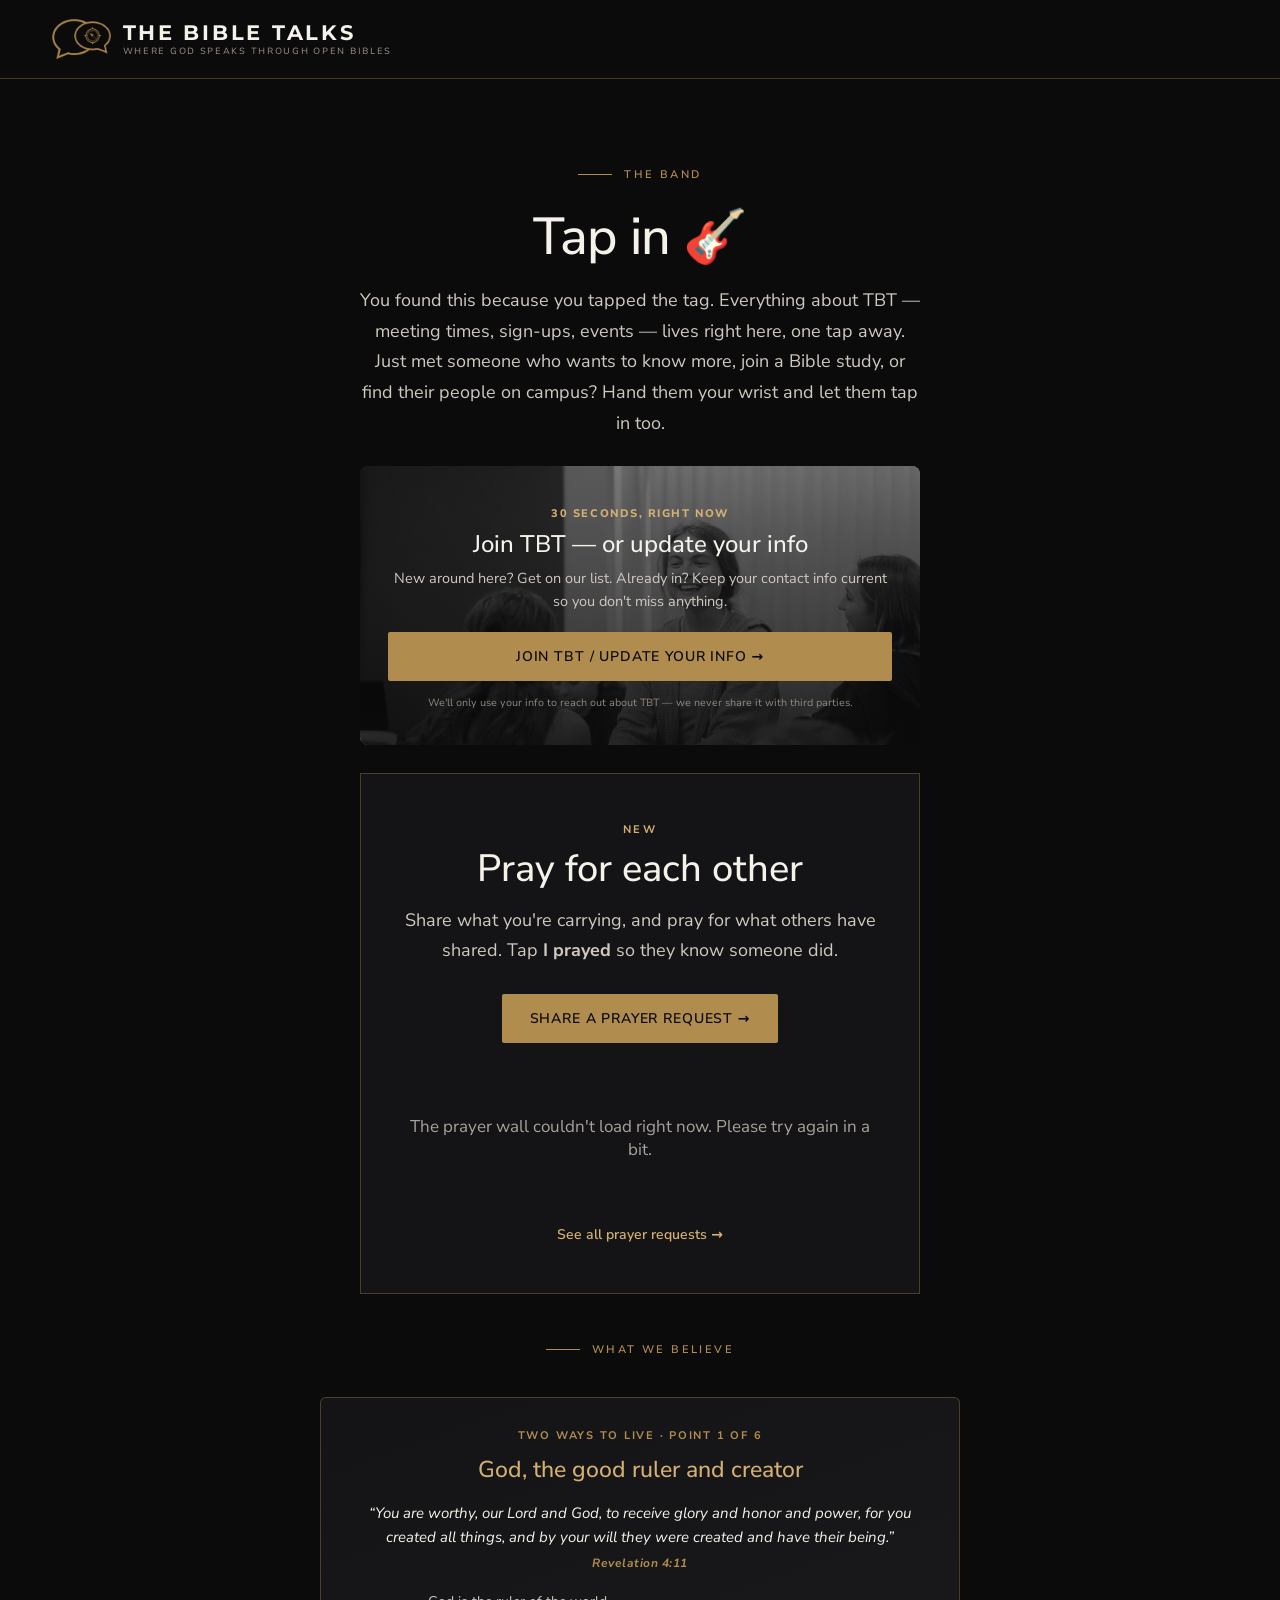
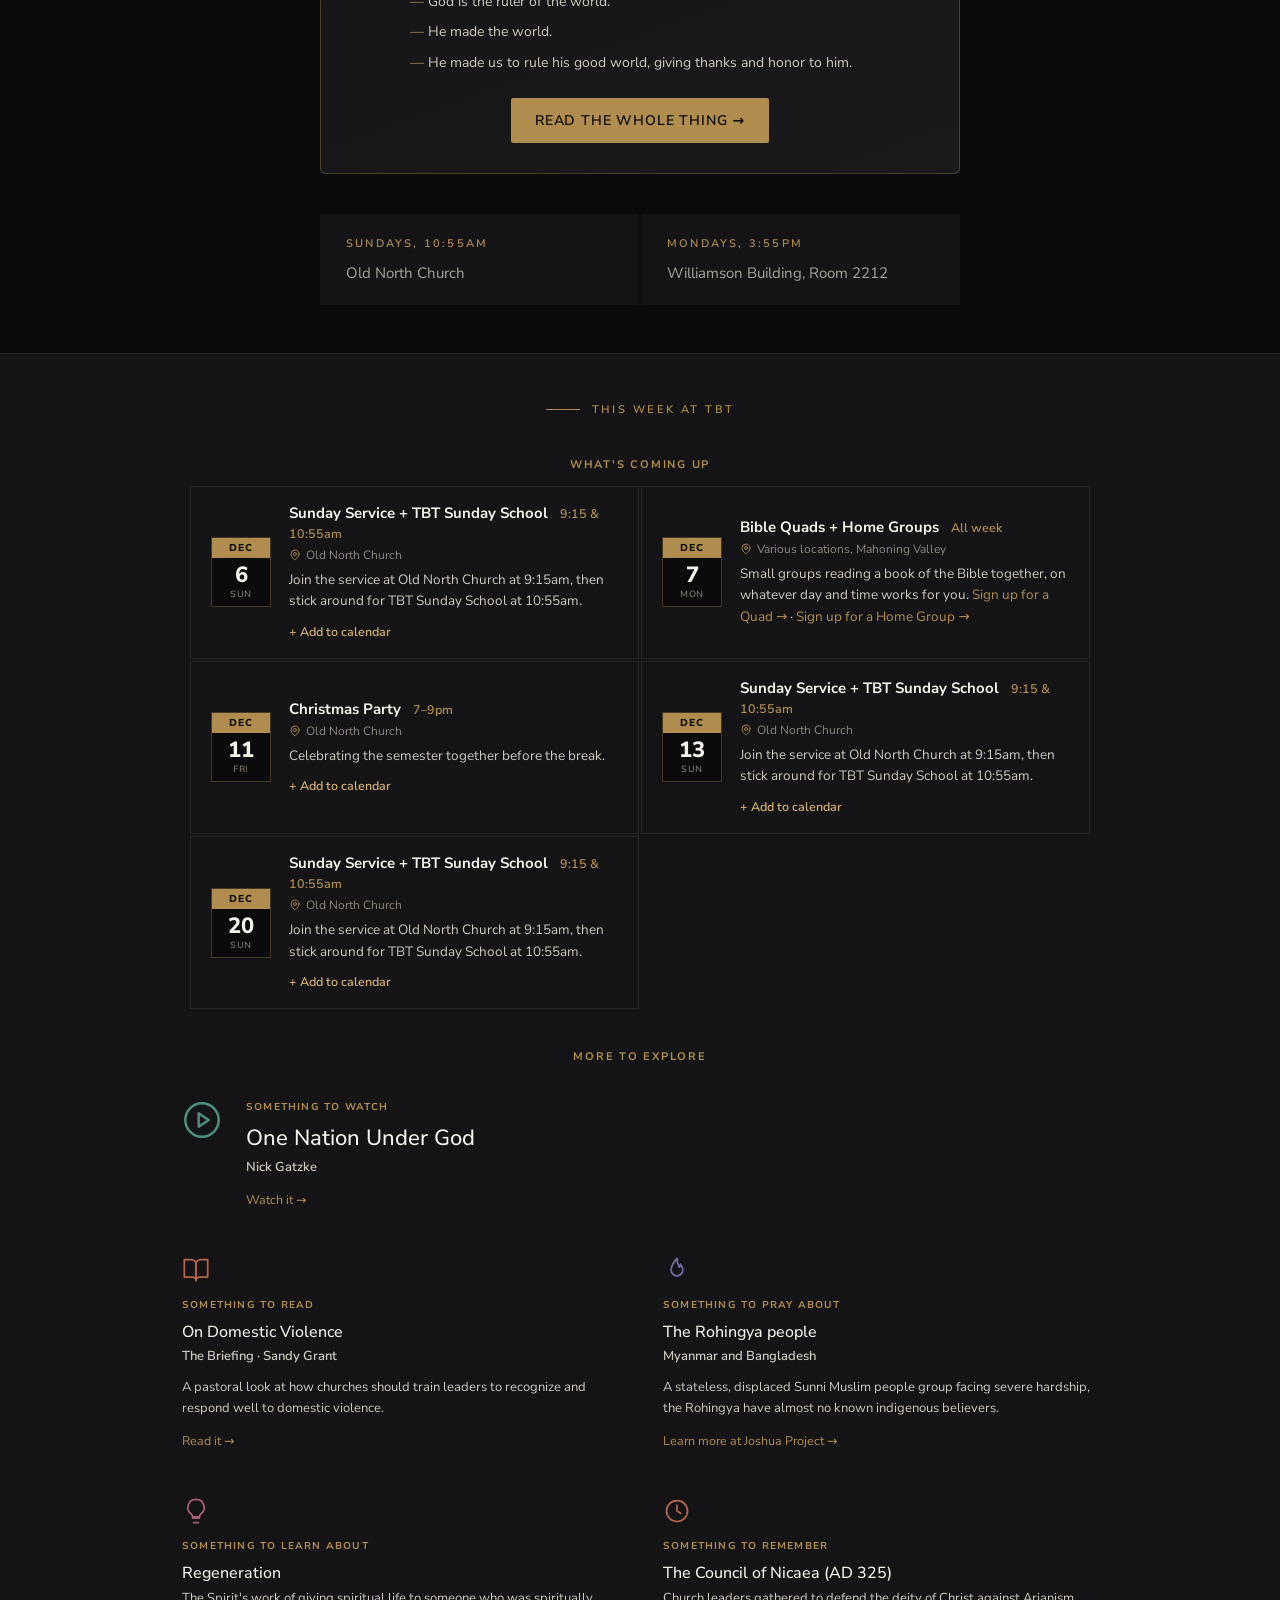
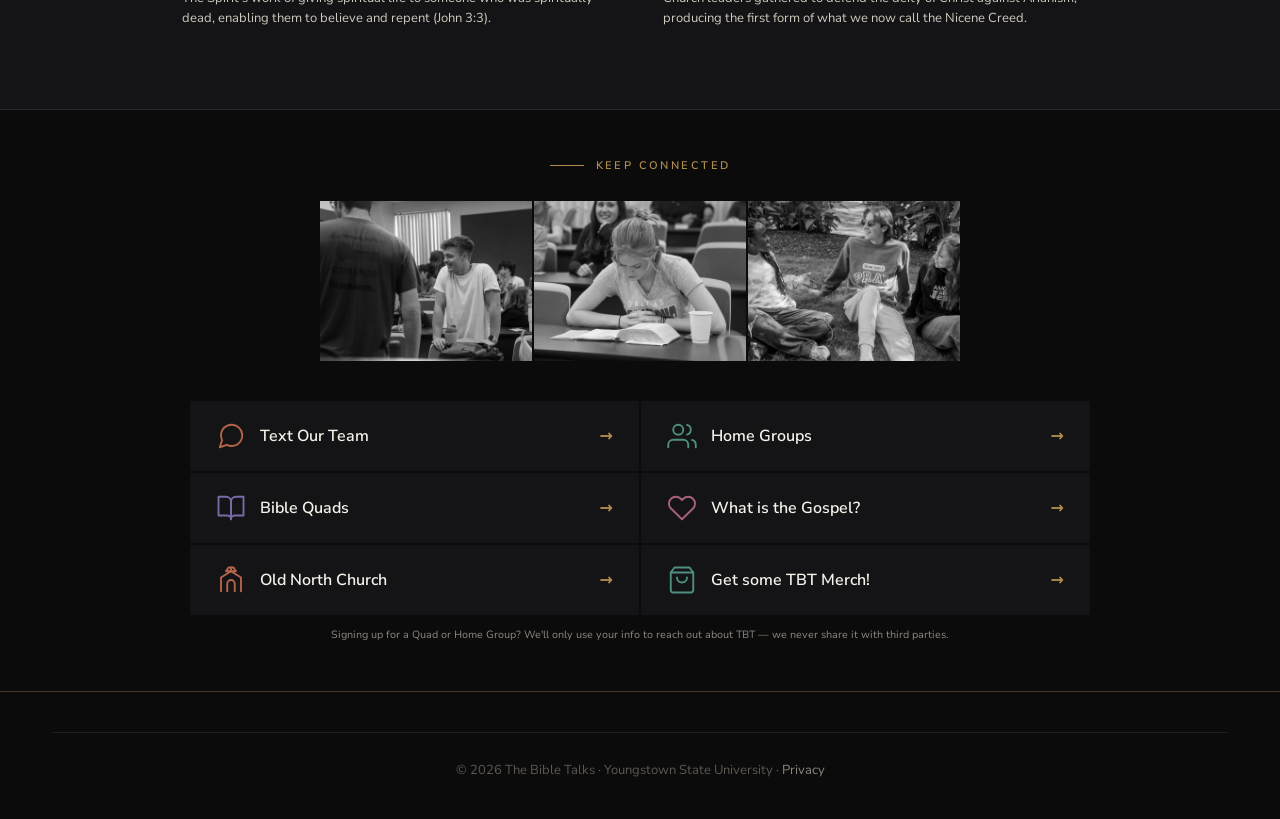
==== band/index.html @ 03cf307f "Prayer wall: ask for first and last name; summary email drops topic labels - Form: First name and La" ====
<!doctype html>
<html lang="en">
<head>
<meta charset="UTF-8" />
<meta name="viewport" content="width=device-width, initial-scale=1.0" />
<title>The Band — The Bible Talks</title>
<meta name="robots" content="noindex, nofollow" />
<link rel="preconnect" href="https://fonts.gstatic.com" crossorigin />
<link href="https://fonts.googleapis.com/css2?family=Montserrat:wght@700;800&family=Nunito+Sans:opsz,wght@6..12,300;6..12,400;6..12,500;6..12,600;6..12,700&display=swap" rel="stylesheet" />
<link rel="icon" type="image/png" href="../images/favicon.png?v=6" />
<link rel="apple-touch-icon" href="../images/apple-touch-icon.png?v=6" />
<link rel="stylesheet" href="../css/styles.css?v=25" />
<style>
  .link-stack { display: grid; grid-template-columns: repeat(2, minmax(0,1fr)); gap: 2px; max-width: 900px; margin: 0 auto; }
  @media (max-width: 560px) { .link-stack { grid-template-columns: 1fr; } }
  .link-row {
    background: var(--surface); padding: 20px 26px; display: flex; align-items: center;
    justify-content: space-between; gap: 16px; color: var(--cream); font-weight: 600; font-size: 16px;
  }
  .link-row:hover { background: var(--surface-hover); color: var(--gold-bright); }
  .link-row .arrow { color: var(--gold); flex-shrink: 0; }
  .link-row-inner { display: flex; align-items: center; gap: 14px; }
  .link-icon { flex-shrink: 0; display: flex; }
  .link-icon svg { width: 30px; height: 30px; display: block; }
  .link-icon.c-1 { color: #B5654A; }
  .link-icon.c-2 { color: #4F8F82; }
  .link-icon.c-3 { color: #7A6BA8; }
  .link-icon.c-4 { color: #A8607D; }
  .band-photo-strip { display: grid; grid-template-columns: repeat(3, minmax(0,1fr)); gap: 2px; max-width: 640px; margin: 40px auto; }
  .band-photo-strip img { width: 100%; height: 160px; object-fit: cover; display: block; filter: grayscale(100%) contrast(1.05); }
  @media (max-width: 560px) { .band-photo-strip { grid-template-columns: 1fr 1fr; } .band-photo-strip img:last-child { display: none; } }
  .meet-strip { max-width: 640px; margin: 32px auto 0; display: grid; grid-template-columns: 1fr 1fr; gap: 2px; }
  @media (max-width: 560px) { .meet-strip { grid-template-columns: 1fr; } }
  .meet-cell { background: var(--surface); padding: 22px 26px; }
  .featured-banner {
    max-width: 640px; margin: 40px auto; padding: 30px 28px; text-align: center;
    background: linear-gradient(160deg, var(--surface), var(--surface-hover));
    border: 1px solid var(--hairline-gold); border-radius: 6px;
  }
  .featured-banner .featured-label {
    font-size: 11px; letter-spacing: 0.16em; text-transform: uppercase;
    color: var(--gold); font-weight: 700; margin-bottom: 12px;
  }
  .featured-banner h2 { font-size: 23px; color: var(--gold-bright); margin: 0 0 16px; line-height: 1.3; }
  .twl-verse { margin: 0 0 6px; font-style: italic; color: var(--cream); font-size: 15px; line-height: 1.6; }
  .twl-ref { display: block; color: var(--gold); font-size: 12px; font-weight: 700; letter-spacing: 0.04em; margin-bottom: 20px; }
  .twl-summary { list-style: none; margin: 0 0 24px; padding: 0; display: grid; gap: 9px; text-align: left; max-width: 460px; margin-left: auto; margin-right: auto; }
  .twl-summary li { color: var(--body-text); font-size: 14px; line-height: 1.55; padding-left: 18px; position: relative; }
  .twl-summary li::before { content: "—"; position: absolute; left: 0; color: var(--gold); }
  .join-cta {
    max-width: 560px; margin: 0 auto; text-align: center;
    border-radius: 8px; position: relative; overflow: hidden;
  }
  .join-cta-bg { position: absolute; inset: 0; width: 100%; height: 100%; object-fit: cover; filter: grayscale(100%) contrast(1.05); }
  .join-cta-overlay { position: absolute; inset: 0; background: linear-gradient(180deg, rgba(11,11,12,0.55), rgba(11,11,12,0.85)); }
  .join-cta-content { position: relative; z-index: 2; padding: 40px 28px 34px; }
  .join-cta-label {
    font-size: 11px; letter-spacing: 0.14em; text-transform: uppercase;
    color: var(--gold-bright); font-weight: 800; margin-bottom: 8px;
  }
  .join-cta h2 { font-size: 24px; color: var(--cream); margin: 0 0 8px; line-height: 1.25; }
  .join-cta p { color: var(--body-text); font-size: 14.5px; line-height: 1.55; margin: 0 0 20px; }
  .join-cta .form-note { color: var(--dim); max-width: 100%; font-size: 10.5px; line-height: 1.5; }
  .mini-grid { display: grid; grid-template-columns: repeat(auto-fit, minmax(180px, 1fr)); gap: 2px; max-width: 640px; margin: 14px auto 0; }
  .mini-card { background: var(--surface); padding: 22px 22px; text-align: left; }
  .mini-icon { display: block; margin-bottom: 14px; }
  .mini-icon svg { width: 28px; height: 28px; display: block; }
  .mini-icon.c-1 { color: #B5654A; }
  .mini-icon.c-2 { color: #4F8F82; }
  .mini-icon.c-3 { color: #7A6BA8; }
  .mini-icon.c-4 { color: #A8607D; }
  .mini-label { font-size: 10px; letter-spacing: 0.12em; text-transform: uppercase; color: var(--gold); font-weight: 700; margin-bottom: 10px; }
  .explore-subgrid { grid-template-columns: repeat(2, minmax(0,1fr)); max-width: none; margin: 0; }
  @media (max-width: 560px) { .explore-subgrid { grid-template-columns: 1fr; } .featured-explore-card { grid-template-columns: 1fr !important; } }
  .mini-card h3 { font-size: 16px; color: var(--cream); margin: 0 0 4px; line-height: 1.3; }
  .mini-region { font-size: 11.5px; color: var(--gold); margin: 0 0 10px; font-weight: 600; }
  .mini-card p { font-size: 13px; line-height: 1.6; color: var(--body-text); margin: 0 0 10px; }
  .mini-card a { font-size: 12.5px; color: var(--gold); }
  .band-zone-surface { background: var(--surface); border-top: 1px solid var(--hairline); border-bottom: 1px solid var(--hairline); }
  .zone-header { margin-bottom: 28px; }
  .zone-header .eyebrow-row { margin-bottom: 0; }
  .subzone-label { max-width:640px;margin:40px auto 0;text-align:center;font-size:11px;letter-spacing:0.16em;text-transform:uppercase;color:var(--gold);font-weight:700; }
  .subzone-label:first-of-type { margin-top: 0; }
</style>
</head>
<body>
<a class="skip-link" href="#main">Skip to content</a>

<header class="site-header">
  <div class="nav-inner">
    <a href="/" class="wordmark-link" style="flex-direction:row;align-items:center;gap:12px;">
      <img width="300" height="205" src="../images/icon.webp" alt="" style="height:40px;width:auto;flex-shrink:0;" />
      <span style="display:flex;flex-direction:column;gap:2px;">
        <span class="wordmark">THE BIBLE TALKS</span>
        <span class="tagline">Where God speaks through open Bibles</span>
      </span>
    </a>
  </div>
</header>

<main id="main">

  <section class="section section-tight-top text-center" style="padding-bottom:0;">
    <div class="eyebrow-row" style="justify-content:center;">
      <span class="eyebrow-rule"></span>
      <span class="eyebrow-text">The Band</span>
    </div>
    <h1 class="page-h1">Tap in 🎸</h1>
    <p style="font-size:18px;line-height:1.7;color:var(--body-text);margin:20px auto 0;max-width:560px;">You found this because you tapped the tag. Everything about TBT — meeting times, sign-ups, events — lives right here, one tap away. Just met someone who wants to know more, join a Bible study, or find their people on campus? Hand them your wrist and let them tap in too.</p>
  </section>

  <section class="section" style="padding-top:28px;padding-bottom:0;">
    <div class="join-cta">
      <img width="1400" height="933" class="join-cta-bg" src="../images/band-join-bg.webp" alt="" style="object-position: 55% 25%;" />
      <div class="join-cta-overlay"></div>
      <div class="join-cta-content">
        <div class="join-cta-label">30 seconds, right now</div>
        <h2>Join TBT — or update your info</h2>
        <p>New around here? Get on our list. Already in? Keep your contact info current so you don't miss anything.</p>
        <a class="btn btn-gold btn-lg" href="https://old-north-church-17379.churchcenter.com/people/forms/1125552" target="_blank" rel="noopener" style="width:100%;">Join TBT / Update Your Info →</a>
        <p class="form-note" style="margin:14px auto 0;">We'll only use your info to reach out about TBT — we never share it with third parties.</p>
      </div>
    </div>
  </section>

  <section class="section" id="prayer-section" style="padding-top:28px;padding-bottom:0;">
    <div class="prayer-feature">
      <div class="join-cta-label">New</div>
      <h2>Pray for each other</h2>
      <p class="prayer-feature-lead">Share what you're carrying, and pray for what others have shared. Tap <strong>I prayed</strong> so they know someone did.</p>
      <a class="btn btn-gold btn-lg" href="/prayer">Share a prayer request →</a>
      <div id="prayer-wall" data-limit="3" aria-live="polite" style="margin-top:32px;text-align:left;"><p class="prayer-empty">Loading prayer requests…</p></div>
      <p style="margin:22px 0 0;"><a class="watch-link" href="/prayer" style="margin-top:0;">See all prayer requests →</a></p>
    </div>
  </section>

  <section class="section" style="padding-top:48px;padding-bottom:48px;">
    <div class="zone-header text-center">
      <div class="eyebrow-row" style="justify-content:center;"><span class="eyebrow-rule"></span><span class="eyebrow-text">What We Believe</span></div>
    </div>
    <div class="featured-banner">
      <div class="featured-label" id="twl-eyebrow">Two Ways to Live</div>
      <h2 id="twl-heading">Loading…</h2>
      <p class="twl-verse" id="twl-verse"></p>
      <cite class="twl-ref" id="twl-ref"></cite>
      <ul class="twl-summary" id="twl-summary"></ul>
      <a class="btn btn-gold btn-md" href="https://twowaystolive.com/" target="_blank" rel="noopener">Read the whole thing →</a>
    </div>

    <div class="meet-strip">
      <div class="meet-cell">
        <div class="fact-label">Sundays, 10:55am</div>
        <div class="fact-detail" style="margin-top:6px;">Old North Church</div>
      </div>
      <div class="meet-cell">
        <div class="fact-label">Mondays, 3:55pm</div>
        <div class="fact-detail" style="margin-top:6px;">Williamson Building, Room 2212</div>
      </div>
    </div>
  </section>

  <section class="band-zone-surface">
    <div class="section" style="padding-top:48px;padding-bottom:48px;">
      <div class="zone-header text-center" style="margin-bottom:0;">
        <div class="eyebrow-row" style="justify-content:center;"><span class="eyebrow-rule"></span><span class="eyebrow-text">This Week at TBT</span></div>
      </div>

      <div class="subzone-label">What's Coming Up</div>
      <div class="grid grid-2" id="week-rundown" style="gap:2px;max-width:900px;margin:14px auto 0;"></div>

      <div class="subzone-label">More to Explore</div>
      <div class="featured-wrap" style="max-width:960px;margin:14px auto 0;display:grid;gap:2px;">
        <div class="mini-card featured-explore-card" style="display:grid;grid-template-columns:auto 1fr;gap:24px;align-items:start;">
          <span class="mini-icon c-2" style="margin-bottom:0;"><svg viewBox="0 0 24 24" fill="none" stroke="currentColor" stroke-width="1.5" stroke-linecap="round" stroke-linejoin="round" style="width:40px;height:40px;"><circle cx="12" cy="12" r="10"/><polygon points="10 8 16 12 10 16 10 8"/></svg></span>
          <div>
            <div class="mini-label">Something to Watch</div>
            <h3 id="sermon-title" style="font-size:22px;"></h3>
            <p class="mini-region" id="sermon-speaker"></p>
            <a id="sermon-link" href="#" target="_blank" rel="noopener">Watch it →</a>
          </div>
        </div>
        <div class="mini-grid explore-subgrid">
          <div class="mini-card">
            <span class="mini-icon c-1"><svg viewBox="0 0 24 24" fill="none" stroke="currentColor" stroke-width="1.5" stroke-linecap="round" stroke-linejoin="round"><path d="M2 3h6a4 4 0 0 1 4 4v14a3 3 0 0 0-3-3H2z"/><path d="M22 3h-6a4 4 0 0 0-4 4v14a3 3 0 0 1 3-3h7z"/></svg></span>
            <div class="mini-label">Something to Read</div>
            <h3 id="read-title"></h3>
            <p class="mini-region" id="read-source"></p>
            <p id="read-blurb"></p>
            <a id="read-link" href="#" target="_blank" rel="noopener">Read it →</a>
          </div>
          <div class="mini-card">
            <span class="mini-icon c-3"><svg viewBox="0 0 24 24" fill="none" stroke="currentColor" stroke-width="1.5" stroke-linecap="round" stroke-linejoin="round"><path d="M12 2s-5 5.5-5 10a5 5 0 0 0 10 0c0-2-1-3.5-2-5 0 1.5-1 2.5-1 2.5S12 6 12 2z"/></svg></span>
            <div class="mini-label">Something to Pray About</div>
            <h3 id="upg-title"></h3>
            <p class="mini-region" id="upg-region"></p>
            <p id="upg-body"></p>
            <a href="https://joshuaproject.net/" target="_blank" rel="noopener">Learn more at Joshua Project →</a>
          </div>
          <div class="mini-card">
            <span class="mini-icon c-4"><svg viewBox="0 0 24 24" fill="none" stroke="currentColor" stroke-width="1.5" stroke-linecap="round" stroke-linejoin="round"><path d="M9 18h6"/><path d="M10 22h4"/><path d="M12 2a7 7 0 0 0-4 12.7c.6.5 1 1.3 1 2.3h6c0-1 .4-1.8 1-2.3A7 7 0 0 0 12 2Z"/></svg></span>
            <div class="mini-label">Something to Learn About</div>
            <h3 id="word-title"></h3>
            <p id="word-body"></p>
          </div>
          <div class="mini-card">
            <span class="mini-icon c-1"><svg viewBox="0 0 24 24" fill="none" stroke="currentColor" stroke-width="1.5" stroke-linecap="round" stroke-linejoin="round"><circle cx="12" cy="12" r="9"/><polyline points="12 7 12 12 15 14"/></svg></span>
            <div class="mini-label">Something to Remember</div>
            <h3 id="ch-title"></h3>
            <p id="ch-body"></p>
          </div>
        </div>
      </div>
    </div>
  </section>

  <section class="section" style="padding-top:48px;padding-bottom:48px;">
    <div class="zone-header text-center">
      <div class="eyebrow-row" style="justify-content:center;"><span class="eyebrow-rule"></span><span class="eyebrow-text">Keep Connected</span></div>
    </div>
    <div class="band-photo-strip" style="margin-top:0;">
      <img loading="lazy" decoding="async" width="900" height="900" src="../images/ig-3.webp" alt="Students on campus at Bible Talk" />
      <img loading="lazy" decoding="async" width="900" height="900" src="../images/ig-4.webp" alt="A student reading her Bible during Bible Talk" />
      <img loading="lazy" decoding="async" width="900" height="900" src="../images/ig-2.webp" alt="TBT students talking together on the grass" />
    </div>

    <div class="link-stack">
      <a class="link-row" href="sms:+12342977413?&body=" target="_blank" rel="noopener">
        <span class="link-row-inner"><span class="link-icon c-1"><svg viewBox="0 0 24 24" fill="none" stroke="currentColor" stroke-width="1.5" stroke-linecap="round" stroke-linejoin="round"><path d="M21 11.5a8.38 8.38 0 0 1-.9 3.8 8.5 8.5 0 0 1-7.6 4.7 8.38 8.38 0 0 1-3.8-.9L3 21l1.9-5.7a8.38 8.38 0 0 1-.9-3.8 8.5 8.5 0 0 1 4.7-7.6 8.38 8.38 0 0 1 3.8-.9h.5a8.48 8.48 0 0 1 8 8v.5z"/></svg></span>Text Our Team</span>
        <span class="arrow">→</span>
      </a>
      <a class="link-row" href="https://old-north.cls.co/qMTj" target="_blank" rel="noopener">
        <span class="link-row-inner"><span class="link-icon c-2"><svg viewBox="0 0 24 24" fill="none" stroke="currentColor" stroke-width="1.5" stroke-linecap="round" stroke-linejoin="round"><path d="M17 21v-2a4 4 0 0 0-4-4H5a4 4 0 0 0-4 4v2"/><circle cx="9" cy="7" r="4"/><path d="M23 21v-2a4 4 0 0 0-3-3.87"/><path d="M16 3.13a4 4 0 0 1 0 7.75"/></svg></span>Home Groups</span>
        <span class="arrow">→</span>
      </a>
      <a class="link-row" href="https://old-north.cls.co/GKgy" target="_blank" rel="noopener">
        <span class="link-row-inner"><span class="link-icon c-3"><svg viewBox="0 0 24 24" fill="none" stroke="currentColor" stroke-width="1.5" stroke-linecap="round" stroke-linejoin="round"><path d="M2 3h6a4 4 0 0 1 4 4v14a3 3 0 0 0-3-3H2z"/><path d="M22 3h-6a4 4 0 0 0-4 4v14a3 3 0 0 1 3-3h7z"/></svg></span>Bible Quads</span>
        <span class="arrow">→</span>
      </a>
      <a class="link-row" href="https://twowaystolive.com/" target="_blank" rel="noopener">
        <span class="link-row-inner"><span class="link-icon c-4"><svg viewBox="0 0 24 24" fill="none" stroke="currentColor" stroke-width="1.5" stroke-linecap="round" stroke-linejoin="round"><path d="M20.8 4.6a5.5 5.5 0 0 0-7.8 0L12 5.6l-1-1a5.5 5.5 0 0 0-7.8 7.8l1 1L12 21l7.8-7.6 1-1a5.5 5.5 0 0 0 0-7.8z"/></svg></span>What is the Gospel?</span>
        <span class="arrow">→</span>
      </a>
      <a class="link-row" href="https://oldnorthchurch.org/" target="_blank" rel="noopener">
        <span class="link-row-inner"><span class="link-icon c-1"><svg viewBox="0 0 24 24" fill="none" stroke="currentColor" stroke-width="1.5" stroke-linecap="round" stroke-linejoin="round"><path d="M10 2h4l2 3h-8l2-3z"/><line x1="12" y1="2" x2="12" y2="5"/><path d="M4 21V10l8-5 8 5v11"/><path d="M9 21v-6a3 3 0 0 1 6 0v6"/></svg></span>Old North Church</span>
        <span class="arrow">→</span>
      </a>
      <a class="link-row" href="https://oldnorthchurch.myshopify.com/collections/the-bible-talks" target="_blank" rel="noopener">
        <span class="link-row-inner"><span class="link-icon c-2"><svg viewBox="0 0 24 24" fill="none" stroke="currentColor" stroke-width="1.5" stroke-linecap="round" stroke-linejoin="round"><path d="M6 2 3 6v14a2 2 0 0 0 2 2h14a2 2 0 0 0 2-2V6l-3-4Z"/><path d="M3 6h18"/><path d="M16 10a4 4 0 0 1-8 0"/></svg></span>Get some TBT Merch!</span>
        <span class="arrow">→</span>
      </a>
    </div>
    <p class="form-note" style="max-width:640px;margin:12px auto 0;text-align:center;">Signing up for a Quad or Home Group? We'll only use your info to reach out about TBT — we never share it with third parties.</p>
  </section>

</main>

<footer class="site-footer">
  <div class="footer-bottom-wrap" style="padding-top:40px;">
    <div class="footer-bottom"><div>&copy; <span id="year"></span> The Bible Talks &middot; Youngstown State University &middot; <a href="/privacy">Privacy</a></div></div>
  </div>
</footer>

<script src="../js/main.js"></script>
<script>document.getElementById("year").textContent = new Date().getFullYear();</script>
<script>
  var twlPoints = [
    {
      h: "God, the good ruler and creator",
      verse: "You are worthy, our Lord and God, to receive glory and honor and power, for you created all things, and by your will they were created and have their being.",
      ref: "Revelation 4:11",
      points: [
        "God is the ruler of the world.",
        "He made the world.",
        "He made us to rule his good world, giving thanks and honor to him."
      ]
    },
    {
      h: "Our rebellion against God",
      verse: "We all, like sheep, have gone astray, each of us has turned to our own way…",
      ref: "Isaiah 53:6a",
      points: [
        "We all reject God as our ruler by running our own lives our own way.",
        "By rebelling against God's way, we damage ourselves, each other, and the world."
      ]
    },
    {
      h: "God's justice",
      verse: "Just as people are destined to die once, and after that to face judgment…",
      ref: "Hebrews 9:27",
      points: [
        "God won't let us rebel against him forever.",
        "God's punishment for rebellion is death and judgment."
      ]
    },
    {
      h: "God sent Jesus to die for us",
      verse: "We all, like sheep, have gone astray, each of us has turned to our own way; and the LORD has laid on him the iniquity of us all.",
      ref: "Isaiah 53:6",
      points: [
        "Because of his love, God sent his Son into the world: the man Jesus Christ.",
        "Jesus always lived under God's rule.",
        "But Jesus took our punishment by dying in our place."
      ]
    },
    {
      h: "Jesus, the risen ruler and savior",
      verse: "Praise be to the God and Father of our Lord Jesus Christ! In his great mercy he has given us new birth into a living hope through the resurrection of Jesus Christ from the dead…",
      ref: "1 Peter 1:3",
      points: [
        "God raised Jesus to life again as the ruler and judge of the world.",
        "Jesus has conquered death, now brings forgiveness and new life, and will return in glory."
      ]
    },
    {
      h: "Two ways to live",
      verse: "Whoever believes in the Son has eternal life, but whoever rejects the Son will not see life, for God's wrath remains on them.",
      ref: "John 3:36",
      points: [
        "Our way — reject God as ruler, live our own way, damaged by our rebellion, facing death and judgment.",
        "God's new way — submit to Jesus as our ruler, rely on his death and resurrection, forgiven, and receive a new life that lasts forever."
      ]
    }
  ];
  var twlWeek = Math.floor(Date.now() / (7 * 24 * 60 * 60 * 1000));
  var twlIdx = twlWeek % twlPoints.length;
  var twlPick = twlPoints[twlIdx];
  document.getElementById("twl-eyebrow").textContent = "Two Ways to Live · Point " + (twlIdx + 1) + " of 6";
  document.getElementById("twl-heading").textContent = twlPick.h;
  document.getElementById("twl-verse").textContent = "“" + twlPick.verse + "”";
  document.getElementById("twl-ref").textContent = twlPick.ref;
  var twlList = document.getElementById("twl-summary");
  twlPick.points.forEach(function (pt) {
    var li = document.createElement("li");
    li.textContent = pt;
    twlList.appendChild(li);
  });
</script>
<script src="../js/add-to-calendar.js"></script>
<script src="../js/prayer-config.js"></script>
<script src="../js/prayer.js"></script>
<script src="../js/whats-coming.js?v=7"></script>
<script>
  renderWhatsComingUp("week-rundown", { horizonDays: 16 });
</script>
<script>
  var CHURCH_HISTORY_FACTS = [
    { title: "The Council of Nicaea (AD 325)", body: "Church leaders gathered to defend the deity of Christ against Arianism, producing the first form of what we now call the Nicene Creed." },
    { title: "Athanasius Against the World", body: "Bishop Athanasius was exiled five times for defending that Jesus is fully God — earning the phrase “Athanasius contra mundum,” Athanasius against the world." },
    { title: "The Gutenberg Bible (1455)", body: "Johannes Gutenberg's printing press made the first mass-produced Bible possible, putting Scripture into far more hands than ever before." },
    { title: "Luther's 95 Theses (1517)", body: "Martin Luther posted his 95 Theses on the door of Wittenberg's Castle Church, protesting the sale of indulgences and igniting the Protestant Reformation." },
    { title: "Tyndale's English New Testament (1526)", body: "William Tyndale translated the New Testament into English against the law of his day. He was executed for it in 1536 — tradition holds his last words prayed God would open the King of England's eyes." },
    { title: "The First London Baptist Confession (1644)", body: "English Particular Baptists published a confession of faith to show their doctrine lined up with historic Christian orthodoxy — a direct ancestor of the 1689 London Baptist Confession." },
    { title: "The Great Awakening (1730s–40s)", body: "Preachers like George Whitefield and Jonathan Edwards sparked widespread revival across Britain and colonial America, reshaping evangelical Christianity." },
    { title: "William Carey Sails for India (1793)", body: "Often called the “father of modern missions,” Carey left England for India, translating Scripture into dozens of languages over 40 years of ministry." },
    { title: "Spurgeon's Metropolitan Tabernacle", body: "Charles Spurgeon preached to congregations of up to 6,000 people weekly in Victorian London without a microphone — his sermons are still read worldwide today." },
    { title: "The Council of Chalcedon (AD 451)", body: "This council clarified that Jesus Christ is one person with two natures — fully God and fully man — a formulation still confessed by the global church today." }
  ];

  var THEOLOGICAL_WORDS = [
    { word: "Propitiation", def: "The turning away of God's wrath by the sacrifice of Christ, who bore the punishment sin deserved (Romans 3:25)." },
    { word: "Justification", def: "God's legal declaration that a sinner is righteous in his sight, based not on their own works but on Christ's righteousness credited to them through faith." },
    { word: "Sanctification", def: "The ongoing work of the Holy Spirit making a believer more like Christ in actual conduct and character over their lifetime." },
    { word: "Regeneration", def: "The Spirit's work of giving spiritual life to someone who was spiritually dead, enabling them to believe and repent (John 3:3)." },
    { word: "Imputation", def: "The crediting of one party's status to another — our sin credited to Christ on the cross, and his righteousness credited to us by faith." },
    { word: "Soteriology", def: "The branch of theology concerned with the doctrine of salvation — how sinners are saved and by what means." },
    { word: "Eschatology", def: "The study of “last things” — death, judgment, the return of Christ, and the eternal state." },
    { word: "Covenant", def: "A binding relationship God establishes with his people, complete with promises and obligations — the framework Scripture uses to describe God's dealings with humanity." },
    { word: "Total Depravity", def: "The doctrine that sin has affected every part of a person — mind, will, and affections — leaving no part of us untouched or able to save ourselves." },
    { word: "Sola Scriptura", def: "“Scripture alone” — the Reformation conviction that the Bible alone is the final authority for Christian faith and practice." },
    { word: "Sola Fide", def: "“Faith alone” — the conviction that sinners are justified by faith in Christ alone, not by good works added to faith." },
    { word: "Perseverance of the Saints", def: "The doctrine that those truly regenerated by God will be kept by his power and will persevere in faith to the end." },
    { word: "Atonement", def: "The work of Christ on the cross that reconciles sinners to God by satisfying the demands of his justice." },
    { word: "Providence", def: "God's continual, sovereign care over all creation, upholding and governing every event toward his purposes (Ephesians 1:11)." },
    { word: "Adoption", def: "The gracious act by which God brings believers into his family, giving them all the rights and privileges of being his children (Romans 8:15)." },
    { word: "Union with Christ", def: "The believer's spiritual joining to Christ by faith — the basis for every other saving benefit, including justification, adoption, and sanctification." },
    { word: "Hermeneutics", def: "The discipline of interpreting Scripture rightly, seeking the meaning the biblical author intended to communicate." },
    { word: "Doxology", def: "A short expression of praise to God, often used to close a prayer, letter, or hymn (e.g., Romans 11:36)." }
  ];

  var UNREACHED_PEOPLE_GROUPS = [
    { name: "The Uyghur people", region: "Xinjiang, China", body: "Predominantly Sunni Muslim and Turkic in culture, the Uyghur are one of the largest unreached people groups in the world by population, with very few known believers." },
    { name: "The Balti people", region: "Pakistan-administered Kashmir", body: "A Shia Muslim people living in the Karakoram mountains, the Balti have little access to gospel witness in their own language and culture." },
    { name: "The Rohingya people", region: "Myanmar and Bangladesh", body: "A stateless, displaced Sunni Muslim people group facing severe hardship, the Rohingya have almost no known indigenous believers." },
    { name: "The Kazakh people", region: "Central Asia", body: "Historically nomadic and Muslim, the Kazakh people remain largely unreached despite decades of missionary effort in the region." },
    { name: "The Japanese people", region: "Japan", body: "Despite Japan's modern, developed society, less than 1% of Japanese people identify as Christian — one of the largest unreached populations by sheer size." },
    { name: "The Kurdish people", region: "Iraq, Turkey, Iran, and Syria", body: "A predominantly Sunni Muslim people with a strong sense of ethnic identity, the Kurds have historically been resistant to outside religious influence." },
    { name: "The Wolof people", region: "Senegal, West Africa", body: "A largely Muslim people group with a strong Sufi tradition and very few known Christian believers." },
    { name: "Tibetan Buddhist peoples", region: "Tibet and the Himalayan region", body: "Practicing a blend of Buddhism and folk religion, Tibetan peoples remain among the least-reached population groups in the world." }
  ];

  var dayIndex = Math.floor(Date.now() / (24 * 60 * 60 * 1000));
  var weekIndex = Math.floor(Date.now() / (7 * 24 * 60 * 60 * 1000));

  var chPick = CHURCH_HISTORY_FACTS[weekIndex % CHURCH_HISTORY_FACTS.length];
  document.getElementById("ch-title").textContent = chPick.title;
  document.getElementById("ch-body").textContent = chPick.body;

  var wordPick = THEOLOGICAL_WORDS[dayIndex % THEOLOGICAL_WORDS.length];
  document.getElementById("word-title").textContent = wordPick.word;
  document.getElementById("word-body").textContent = wordPick.def;

  var upgPick = UNREACHED_PEOPLE_GROUPS[weekIndex % UNREACHED_PEOPLE_GROUPS.length];
  document.getElementById("upg-title").textContent = upgPick.name;
  document.getElementById("upg-region").textContent = upgPick.region;
  document.getElementById("upg-body").textContent = upgPick.body;

  var READING_PICKS = [
    { source: "The Briefing", title: "On Domestic Violence", author: "Sandy Grant", blurb: "A pastoral look at how churches should train leaders to recognize and respond well to domestic violence.", url: "https://thebriefing.com.au/2015/03/on-domestic-violence/" },
    { source: "The Briefing", title: "The Dreaded 'T' Word: Training", author: "Phil Colgan", blurb: "A candid look at how university ministry training often goes wrong — and what better training looks like.", url: "https://thebriefing.com.au/2014/12/the-dreaded-t-word-training/" },
    { source: "The Briefing", title: "Starting Small: Interview with Phillip Jensen", author: "Tony Payne", blurb: "Phillip Jensen on how and why The Briefing first began.", url: "https://thebriefing.com.au/2014/11/starting-small-interview-with-phillip-jensen/" },
    { source: "The Briefing", title: "Four Ways to God", author: "Tony Payne", blurb: "A classic piece revisited: the four competing sources people turn to for religious authority — and which one actually holds up.", url: "https://thebriefing.com.au/2014/11/four-ways-to-god/" },
    { source: "The Briefing", title: "Forgotten Providence", author: "Rebekah Earnshaw", blurb: "Why the old-fashioned doctrine of God's providence still matters in a world convinced it's outgrown the idea.", url: "https://thebriefing.com.au/2014/10/forgotten-providence/" },
    { source: "Two Ways News", title: "Charity", author: "Phillip & Peter Jensen", blurb: "Phillip and Peter Jensen dig into 1 Corinthians 13 — the difference between charity and love.", url: "https://www.twoways.news/p/charity" },
    { source: "Two Ways News", title: "Understanding Body Image", author: "Phillip & Peter Jensen", blurb: "A look at 1 Corinthians 12:12–14 and Paul's picture of the body of Christ.", url: "https://www.twoways.news/p/understanding-body-image" },
    { source: "Two Ways News", title: "The Age of the Spiritual", author: "Phillip & Peter Jensen", blurb: "Working through 1 Corinthians 12–14 on spiritual gifts and how they're meant to work today.", url: "https://www.twoways.news/p/the-age-of-the-spiritual" },
    { source: "Two Ways News", title: "The Lord's Supper", author: "Phillip & Peter Jensen", blurb: "What 1 Corinthians 11:17–34 actually says the Lord's Supper is about.", url: "https://www.twoways.news/p/the-lords-supper" }
  ];

  var ONC_SERMONS = [
    { title: "The Holy Spirit", speaker: "Nick Gatzke", url: "https://www.youtube.com/watch?v=LSbdv6tZBPw" },
    { title: "Atonement and Reconciliation", speaker: "Nick Gatzke", url: "https://www.youtube.com/watch?v=dJvh_k1eOHE" },
    { title: "One Nation Under God", speaker: "Nick Gatzke", url: "https://www.youtube.com/watch?v=DQS83VQf4Fc" },
    { title: "The Presence of God and His Temple", speaker: "Nick Gatzke", url: "https://www.youtube.com/watch?v=iWwm2c7onLE" }
  ];

  var readPick = READING_PICKS[weekIndex % READING_PICKS.length];
  document.getElementById("read-title").textContent = readPick.title;
  document.getElementById("read-source").textContent = readPick.source + " · " + readPick.author;
  document.getElementById("read-blurb").textContent = readPick.blurb;
  document.getElementById("read-link").href = readPick.url;

  var sermonPick = ONC_SERMONS[weekIndex % ONC_SERMONS.length];
  document.getElementById("sermon-title").textContent = sermonPick.title;
  document.getElementById("sermon-speaker").textContent = sermonPick.speaker;
  document.getElementById("sermon-link").href = sermonPick.url;
</script>
<script data-goatcounter="https://thebibletalksysu.goatcounter.com/count"
        async src="//gc.zgo.at/count.js"></script>
</body>
</html>
---- css/styles.css ----
/* ============================================
   The Bible Talks — Design System
   Matches Claude Design handoff spec exactly
   ============================================ */

:root {
  --ink: #0B0B0C;
  --surface: #141416;
  --surface-hover: #1A1A1D;
  --gold: #B08D4F;
  --gold-bright: #D4B072;
  --gold-hover-text: #F0D9A8;
  --cream: #F5F2EA;
  --body-text: #CFC8BE;
  --muted: #A9A29A;
  --dim: #8E867C;
  --faint: #6E675F;
  --footer-legal: #5E584F;
  --numeral-ghost: #33312E;
  --nav-text: #E4DED3;
  --tagline: #9A8F80;
  --hairline: rgba(255,255,255,0.08);
  --hairline-cell: rgba(255,255,255,0.09);
  --hairline-gold: rgba(176,141,79,0.35);
  --border-ghost: rgba(245,242,234,0.28);
  --border-inactive: rgba(245,242,234,0.18);
  --font: 'Avenir Next', 'Avenir', 'Nunito Sans', system-ui, -apple-system, sans-serif;
  --max: 1240px;
}

* { box-sizing: border-box; }
html { scroll-behavior: smooth; }

body {
  margin: 0;
  background: var(--ink);
  color: var(--cream);
  font-family: var(--font);
  overflow-x: hidden;
  -webkit-font-smoothing: antialiased;
}

img { max-width: 100%; display: block; }
a { color: var(--gold-bright); text-decoration: none; }
a:hover { color: var(--gold-hover-text); }
::selection { background: var(--gold); color: var(--ink); }

h1, h2, h3, h4 { font-family: var(--font); font-weight: 500; margin: 0; color: var(--cream); }

.container { max-width: var(--max); margin: 0 auto; padding: 0 32px; }
@media (max-width: 720px) { .container { padding: 0 20px; } }

.skip-link {
  position: absolute; left: -999px; top: 0;
  background: var(--gold); color: var(--ink);
  padding: 10px 16px; z-index: 1000; border-radius: 0 0 4px 0;
}
.skip-link:focus { left: 0; }

/* ---------- Eyebrow ---------- */
.eyebrow-row { display: flex; align-items: center; gap: 12px; margin-bottom: 26px; }
.eyebrow-row.tight { margin-bottom: 28px; }
.eyebrow-rule { width: 34px; height: 1px; background: var(--gold); flex: none; }
.eyebrow-text {
  font-size: 11px; letter-spacing: 0.22em; text-transform: uppercase;
  color: var(--gold); font-weight: 600;
}

/* ---------- Buttons ---------- */
.btn {
  display: inline-flex; align-items: center; justify-content: center;
  font-family: var(--font);
  font-size: 14px; font-weight: 600; letter-spacing: 0.06em; text-transform: uppercase;
  border-radius: 2px; white-space: nowrap; cursor: pointer; border: none;
  min-height: 44px;
  transition: background-color .15s ease, border-color .15s ease, color .15s ease, transform .1s ease;
}
.btn:active { transform: scale(0.98); }
.btn-lg { padding: 15px 28px; }
.btn-md { padding: 13px 24px; }
.btn-sm { padding: 11px 20px; }
.btn-gold { background: var(--gold); color: var(--ink); }
.btn-gold:hover { background: var(--gold-bright); color: var(--ink); }
.btn-ghost { background: transparent; border: 1px solid var(--border-ghost); color: var(--cream); }
.btn-ghost:hover { border-color: var(--gold); color: var(--gold-bright); }
.btn-inactive {
  background: transparent; border: 1px solid var(--border-inactive); color: var(--faint);
  font-size: 13px; letter-spacing: 0.08em; padding: 13px 24px;
}
.link-underline {
  display: inline-block; font-size: 14px; font-weight: 600; letter-spacing: 0.06em;
  text-transform: uppercase; border-bottom: 1px solid var(--gold); padding-bottom: 4px;
  color: var(--cream);
}
.link-underline:hover { color: var(--gold-bright); }

/* ---------- Accessibility: focus states ---------- */
a:focus-visible, button:focus-visible, .btn:focus-visible,
input:focus-visible, textarea:focus-visible, select:focus-visible {
  outline: 2px solid var(--gold); outline-offset: 2px;
}
input, textarea, select {
  font-size: 16px; /* prevents iOS auto-zoom on focus */
}
@media (max-width: 720px) {
  .section { padding-left: 20px; padding-right: 20px; }
}

/* ---------- Header ---------- */
.site-header {
  position: sticky; top: 0; z-index: 50;
  background: var(--ink); border-bottom: 1px solid var(--hairline-gold);
}
.nav-inner {
  max-width: var(--max); margin: 0 auto; padding: 0 32px;
  display: flex; align-items: center; justify-content: space-between;
  flex-wrap: wrap; gap: 20px 32px; min-height: 78px;
}
@media (max-width: 1040px) {
  .nav-inner { padding: 16px 20px; min-height: auto; }
}
.wordmark-link { display: flex; flex-direction: column; gap: 2px; flex-shrink: 0; }
.wordmark { font-family: 'Montserrat', var(--font); font-weight: 700; font-size: 21px; letter-spacing: 0.13em; color: var(--cream); line-height: 1; }
.tagline { font-size: 9px; letter-spacing: 0.19em; color: var(--tagline); text-transform: uppercase; }

.nav-links { display: flex; align-items: center; flex-wrap: wrap; gap: 14px 30px; list-style: none; margin: 0; padding: 0; }
@media (max-width: 1040px) { .nav-links { gap: 14px 18px; } }
.nav-links a {
  font-size: 14px; font-weight: 500; color: var(--nav-text);
  padding: 6px 0; position: relative; text-transform: none;
}
.nav-links a:hover { color: var(--gold-bright); }
.nav-links a[aria-current="page"]::after {
  content: ""; position: absolute; left: 0; right: 0; bottom: -2px; height: 2px; background: var(--gold);
}
.nav-toggle {
  display: none; background: none; border: 1px solid var(--border-ghost); border-radius: 2px;
  padding: 8px 12px; color: var(--cream); cursor: pointer; font-family: var(--font); font-size: 13px;
}
@media (max-width: 720px) {
  .nav-links { display: none; width: 100%; flex-direction: column; align-items: flex-start; gap: 0; }
  .nav-links.open { display: flex; }
  .nav-links li { width: 100%; }
  .nav-links a { display: block; width: 100%; padding: 12px 0; border-bottom: 1px solid var(--hairline); }
  .nav-cta-item { padding: 14px 0 4px !important; border-bottom: none !important; }
  .nav-toggle { display: inline-flex; }
  .nav-inner { position: relative; }
}

/* ---------- Facts strip ---------- */
.facts-strip { background: var(--surface); border-bottom: 1px solid var(--hairline); }
.facts-grid { display: grid; grid-template-columns: repeat(3, minmax(0,1fr)); }
.fact-cell { padding: 40px 40px 40px 0; border-right: 1px solid var(--hairline-cell); }
.fact-cell:nth-child(2) { padding: 40px; }
.fact-cell:last-child { padding: 40px 0 40px 40px; border-right: none; }
.fact-label { font-size: 11px; letter-spacing: 0.2em; text-transform: uppercase; color: var(--gold); font-weight: 600; margin-bottom: 12px; }
.fact-title { font-size: 26px; color: var(--cream); margin-bottom: 6px; }
.fact-detail { font-size: 15px; color: var(--muted); }
@media (max-width: 1040px) {
  .facts-grid { grid-template-columns: 1fr; }
  .fact-cell, .fact-cell:nth-child(2), .fact-cell:last-child { padding: 28px 0; border-right: none; border-bottom: 1px solid var(--hairline-cell); }
  .fact-cell:last-child { border-bottom: none; }
}

/* ---------- Hero ---------- */
.hero { display: grid; grid-template-columns: minmax(0,0.95fr) minmax(0,1.05fr); align-items: stretch; border-bottom: 1px solid var(--hairline); }
@media (max-width: 1040px) { .hero { grid-template-columns: 1fr; } }
.hero-copy-wrap { padding: 96px 64px 96px 0; max-width: 640px; justify-self: end; width: 100%; display: flex; flex-direction: column; justify-content: center; }
@media (max-width: 1040px) { .hero-copy-wrap { padding: 56px 24px 48px; max-width: 100%; justify-self: stretch; } }
.hero-copy-inner { padding-left: 32px; }
@media (max-width: 1040px) { .hero-copy-inner { padding-left: 0; } }
.hero h1 { font-size: 60px; line-height: 1.06; letter-spacing: -0.02em; text-wrap: balance; }
@media (max-width: 1040px) { .hero h1 { font-size: 46px; } }
@media (max-width: 720px) { .hero h1 { font-size: 36px; } }
.hero h1 em { font-style: italic; color: var(--gold-bright); }
.hero-lead { font-size: 17px; line-height: 1.65; color: var(--muted); margin: 28px 0 0; max-width: 460px; }
.hero-actions { display: flex; gap: 14px; margin-top: 38px; flex-wrap: wrap; }
.hero-media { position: relative; min-height: 560px; background: var(--surface); }
@media (max-width: 1040px) { .hero-media { min-height: 380px; } }

/* ---------- Photo slot placeholder ---------- */
.photo-slot {
  position: relative; width: 100%; height: 100%;
  background:
    linear-gradient(155deg, #1c1a15 0%, #0B0B0C 65%);
  border: 1px dashed rgba(176,141,79,0.3);
  display: flex; align-items: flex-end; padding: 18px;
}
.photo-slot::before {
  content: ""; position: absolute; inset: 0;
  background-image: repeating-linear-gradient(135deg, rgba(176,141,79,0.05) 0 2px, transparent 2px 34px);
}
.photo-slot-label {
  position: relative; font-size: 11px; letter-spacing: 0.08em; text-transform: uppercase;
  color: var(--faint); background: rgba(11,11,12,0.6); padding: 6px 10px; border-radius: 2px;
}

/* ---------- Section ---------- */
.section { max-width: var(--max); margin: 0 auto; padding: 96px 32px; }
@media (max-width: 720px) { .section { padding: 56px 20px; } }
.section-tight-top { padding-top: 88px; }
h2.section-title { font-size: 40px; line-height: 1.12; color: var(--cream); }

/* ---------- Three ways in ---------- */
.ways-grid { display: grid; grid-template-columns: 340px minmax(0,1fr); gap: 80px; align-items: start; }
@media (max-width: 1040px) { .ways-grid { grid-template-columns: 1fr; gap: 40px; } }
.ways-copy p { font-size: 16px; line-height: 1.7; color: var(--muted); margin: 20px 0 0; }
.ways-list { display: grid; gap: 2px; }
.way-row {
  background: var(--surface); padding: 32px 36px;
  display: grid; grid-template-columns: 1fr auto; gap: 24px; align-items: center;
}
.way-row:hover { background: var(--surface-hover); }
.way-label { font-size: 11px; letter-spacing: 0.2em; text-transform: uppercase; color: var(--gold); font-weight: 600; margin-bottom: 10px; }
.way-row p { margin: 0; font-size: 16px; line-height: 1.65; color: var(--body-text); }
.way-num { font-size: 34px; color: var(--numeral-ghost); }

/* ---------- Photo strip ---------- */
.photo-strip-grid { display: grid; grid-template-columns: repeat(3, minmax(0,1fr)); gap: 2px; border-top: 1px solid var(--hairline); border-bottom: 1px solid var(--hairline); }
@media (max-width: 1040px) { .photo-strip-grid { grid-template-columns: repeat(2, minmax(0,1fr)); } }
@media (max-width: 720px) { .photo-strip-grid { grid-template-columns: 1fr; } }
.photo-strip-item { height: 300px; position: relative; }

/* ---------- Testimonials ---------- */
.testimonial-grid { display: grid; grid-template-columns: repeat(3, minmax(0,1fr)); gap: 2px; }
@media (max-width: 1040px) { .testimonial-grid { grid-template-columns: repeat(2, minmax(0,1fr)); } }
@media (max-width: 720px) { .testimonial-grid { grid-template-columns: 1fr; } }
.testimonial-card { margin: 0; background: var(--surface); padding: 40px 36px; display: flex; flex-direction: column; gap: 24px; }
.testimonial-mark { font-family: 'EB Garamond', Georgia, serif; font-size: 44px; line-height: 0.6; color: var(--gold); }
.testimonial-quote { font-family: 'EB Garamond', Georgia, serif; font-style: italic; margin: 0; font-size: 19px; line-height: 1.6; color: var(--body-text); flex: 1; }
.testimonial-name { font-size: 13px; letter-spacing: 0.12em; text-transform: uppercase; color: var(--gold); font-weight: 600; }

/* ---------- CTA band ---------- */
.cta-band { background: var(--surface); border-top: 1px solid var(--hairline); }
.cta-band-inner {
  max-width: var(--max); margin: 0 auto; padding: 72px 32px;
  display: flex; align-items: center; justify-content: space-between; gap: 48px; flex-wrap: wrap;
}
.cta-band h2 { font-size: 36px; }
.cta-band p { font-size: 16px; color: var(--muted); margin: 12px 0 0; }

/* ---------- About ---------- */
.about-grid { display: grid; grid-template-columns: minmax(0,1fr) minmax(0,1fr); gap: 80px; align-items: start; }
@media (max-width: 1040px) { .about-grid { grid-template-columns: 1fr; gap: 40px; } }
.about-copy p.lead { font-size: 18px; line-height: 1.7; color: var(--body-text); margin: 32px 0 0; }
.about-copy p.body { font-size: 17px; line-height: 1.7; color: var(--muted); margin: 20px 0 0; }
.about-copy p.draft-note { font-size: 13px; color: var(--faint); margin: 28px 0 0; font-style: italic; }
.about-media { height: 520px; position: relative; }
@media (max-width: 1040px) { .about-media { height: 360px; } }

.team-grid { display: grid; grid-template-columns: repeat(4, minmax(0,1fr)); gap: 2px; }
@media (max-width: 1040px) { .team-grid { grid-template-columns: repeat(2, minmax(0,1fr)); } }
@media (max-width: 720px) { .team-grid { grid-template-columns: 1fr; } }
.team-card { background: var(--surface); }
.team-photo { height: 320px; position: relative; }
.team-body { padding: 28px 32px 32px; }
.team-name { font-size: 26px; color: var(--cream); }
.team-role { font-size: 15px; line-height: 1.6; color: var(--gold); font-weight: 500; margin-top: 10px; min-height: 72px; }
.team-bio { font-size: 14px; line-height: 1.65; color: var(--muted); margin-top: 14px; }

/* ---------- Reason cards (New Here page) ---------- */
.grid { display: grid; gap: 2px; }
.grid-2 { grid-template-columns: repeat(2, minmax(0,1fr)); }
@media (max-width: 720px) { .grid-2 { grid-template-columns: 1fr; } }
.card { background: var(--surface); padding: 32px; }
.card-icon { color: var(--gold); margin-bottom: 18px; }
.card-icon svg { width: 30px; height: 30px; display: block; }
.card-icon.c-1 { color: #B5654A; }
.card-icon.c-2 { color: #4F8F82; }
.card-icon.c-3 { color: #7A6BA8; }
.card-icon.c-4 { color: #A8607D; }
.card h3 { font-size: 18px; color: var(--cream); margin: 0 0 8px; font-weight: 600; }
.card p { font-size: 14.5px; line-height: 1.65; color: var(--muted); margin: 0; }
.team-bio-full[hidden] { display: none; }
.team-bio-toggle {
  display: inline-flex; align-items: center; margin-top: 16px; border: none;
  padding: 9px 18px; border-radius: 999px;
  font-family: var(--font); font-size: 12.5px; font-weight: 800; letter-spacing: 0.02em;
  color: var(--ink); cursor: pointer; transition: transform 0.15s ease, filter 0.15s ease;
}
.team-bio-toggle:hover { filter: brightness(1.1); transform: translateY(-1px); }
.team-bio-toggle.c-1 { background: #B5654A; }
.team-bio-toggle.c-2 { background: #4F8F82; }
.team-bio-toggle.c-3 { background: #7A6BA8; }
.team-bio-toggle.c-4 { background: #A8607D; }

/* ---------- Get Involved ---------- */
.page-h1, .about-copy h1 { font-size: 52px; line-height: 1.1; color: var(--cream); letter-spacing: -0.02em; }
@media (max-width: 1040px) { .page-h1, .about-copy h1 { font-size: 42px; } }
@media (max-width: 720px) { .page-h1, .about-copy h1 { font-size: 34px; } }
.involved-grid { display: grid; grid-template-columns: minmax(0,1.15fr) minmax(0,1fr); gap: 80px; align-items: start; }
@media (max-width: 1040px) { .involved-grid { grid-template-columns: 1fr; gap: 40px; } }
.involved-copy p { font-size: 18px; line-height: 1.7; color: var(--body-text); margin: 32px 0 0; }
.verse-block { margin: 0; border-left: 2px solid var(--gold); padding: 8px 0 8px 32px; }
.verse-text { font-family: 'EB Garamond', Georgia, serif; font-size: 25px; line-height: 1.55; color: var(--nav-text); margin: 0; font-style: italic; }
.verse-cite { display: block; margin-top: 18px; font-style: normal; font-size: 13px; letter-spacing: 0.12em; text-transform: uppercase; color: var(--gold); font-weight: 600; }

.program-rows { display: grid; gap: 2px; }
.program-row { background: var(--surface); display: grid; grid-template-columns: 280px minmax(0,1fr); }
@media (max-width: 1040px) { .program-row { grid-template-columns: 1fr; } }
.program-label-col { padding: 40px 0 40px 40px; }
@media (max-width: 1040px) { .program-label-col { padding: 32px 28px 0; } }
.program-desc-col { padding: 40px 40px 40px 0; }
@media (max-width: 1040px) { .program-desc-col { padding: 16px 28px 32px; } }
.program-label { font-size: 11px; letter-spacing: 0.2em; text-transform: uppercase; color: var(--gold); font-weight: 600; }
.program-time { margin-top: 14px; font-size: 20px; color: var(--cream); line-height: 1.4; }
.program-time span { font-size: 15px; color: var(--muted); display: block; }
.program-desc-col p { margin: 0; font-size: 17px; line-height: 1.7; color: var(--body-text); }

/* ---------- Events ---------- */
.events-list { display: grid; gap: 2px; }
.event-row {
  background: var(--surface); padding: 40px; display: grid;
  grid-template-columns: 140px 160px minmax(0,1fr) 230px; gap: 28px 32px; align-items: center;
}
.event-row .btn, .event-row .btn-inactive { justify-self: start; }
@media (max-width: 1040px) { .event-row { grid-template-columns: 1fr; align-items: start; } .event-photo { width: 100%; height: 200px; } }
.event-photo { width: 140px; height: 140px; object-fit: cover; display: block; }
.event-date { font-size: 38px; color: var(--gold-bright); line-height: 1; }
.event-price { font-size: 13px; letter-spacing: 0.12em; text-transform: uppercase; color: var(--dim); margin-top: 8px; }
.event-row p { margin: 0; font-size: 17px; line-height: 1.7; color: var(--body-text); }
.event-title { font-size: 21px; font-weight: 700; color: var(--cream); margin: 0 0 8px; line-height: 1.3; }
.event-note { font-size: 15px; color: var(--footer-legal); margin: 36px 0 0; }
.event-note a { color: var(--gold-bright); }

/* ---------- Talks ---------- */
.talks-embed-grid { display: grid; grid-template-columns: minmax(0,1fr) minmax(0,1fr); gap: 80px; align-items: start; margin-bottom: 56px; }
@media (max-width: 1040px) { .talks-embed-grid { grid-template-columns: 1fr; gap: 40px; } }
.spotify-frame-wrap { background: var(--surface); padding: 8px; }
.spotify-frame-wrap iframe { border: 0; display: block; border-radius: 2px; width: 100%; }
.talks-follow-label { font-size: 11px; letter-spacing: 0.2em; text-transform: uppercase; color: var(--gold); font-weight: 600; margin-bottom: 14px; }
.talks-follow p { margin: 0; font-size: 17px; line-height: 1.7; color: var(--body-text); }
.talks-follow .btn { margin-top: 26px; }

.episodes-label { font-size: 13px; letter-spacing: 0.2em; text-transform: uppercase; color: var(--gold); font-weight: 600; margin: 0 0 20px; }
.episode-list { display: grid; gap: 2px; }
.episode-row {
  background: var(--surface); padding: 32px 36px; display: grid;
  grid-template-columns: auto minmax(0,1fr) auto; gap: 12px 28px; align-items: center; color: inherit;
}
.episode-row:hover { background: var(--surface-hover); }
@media (max-width: 1040px) {
  .episode-row { grid-template-columns: auto minmax(0,1fr); }
  .episode-meta { grid-column: 2; }
}
.episode-play {
  width: 44px; height: 44px; border: 1px solid var(--gold); border-radius: 50%;
  display: flex; align-items: center; justify-content: center; color: var(--gold-bright);
  font-size: 12px; flex-shrink: 0;
}
.episode-title { font-size: 19px; line-height: 1.4; color: var(--cream); font-weight: 600; }
.episode-blurb { font-size: 14px; line-height: 1.6; color: var(--dim); margin-top: 6px; }
.episode-meta { display: flex; gap: 18px; font-size: 14px; color: var(--dim); white-space: nowrap; }

/* ---------- Merch ---------- */
.product-grid { display: grid; grid-template-columns: repeat(3, minmax(0,1fr)); gap: 2px; }
@media (max-width: 1040px) { .product-grid { grid-template-columns: repeat(2, minmax(0,1fr)); } }
@media (max-width: 720px) { .product-grid { grid-template-columns: 1fr; } }
.product-card { background: var(--surface); }
.product-photo { height: 340px; position: relative; }
.product-body { padding: 24px 28px 30px; display: flex; justify-content: space-between; align-items: baseline; gap: 16px; }
.product-name { font-size: 20px; color: var(--cream); }
.product-price { font-size: 15px; color: var(--gold); font-weight: 600; }

/* ---------- Footer ---------- */
.site-footer { background: var(--ink); border-top: 1px solid var(--hairline-gold); }

.footer-wordmark { font-family: 'Montserrat', var(--font); font-weight: 700; font-size: 17px; letter-spacing: 0.13em; color: var(--cream); }

/* ---------- Watch link (YouTube) ---------- */
.watch-link { display: inline-flex; align-items: center; gap: 6px; font-size: 14px; font-weight: 600; color: var(--gold-bright); margin-top: 14px; }
.watch-link:hover { color: var(--gold-hover-text); }

/* ---------- Beliefs ---------- */
.belief-rows { display: grid; grid-template-columns: repeat(2, minmax(0,1fr)); gap: 2px; }
@media (max-width: 900px) { .belief-rows { grid-template-columns: 1fr; } }
.belief-row { background: var(--surface); padding: 32px; display: flex; flex-direction: column; gap: 14px; }
.belief-num { font-family: var(--font); font-size: 30px; color: var(--gold); line-height: 1; }
.belief-row h3 { color: var(--gold); font-weight: 700; letter-spacing: 0.02em; font-size: 19px; margin: 0; }
.belief-row p { margin: 0; font-size: 16px; line-height: 1.7; color: var(--cream); flex: 1; }
.belief-refs { display: block; margin-top: 14px; font-size: 13px; letter-spacing: 0.04em; color: var(--gold-bright); }
.belief-source { font-size: 15px; color: var(--dim); max-width: 720px; margin: 0 0 32px; }
.belief-source a { color: var(--gold-bright); }

/* ---------- Vintage photo treatment ---------- */
.hero-media img,
.photo-strip-item img,
.about-media img,
.team-photo img,
.product-photo img,
.event-photo,
.band-photo-strip img {
  filter: sepia(0.28) saturate(0.7) contrast(1.08) brightness(0.9) hue-rotate(-6deg);
}

.text-center { text-align: center; }

/* ---------- Form confidentiality note ---------- */
p.form-note { font-size: 10.5px; color: var(--dim); line-height: 1.5; margin: 10px 0 0; max-width: 480px; }

/* ---------- What's Coming Up (band page + homepage) ---------- */
.week-rundown { display: grid; gap: 10px; max-width: 640px; margin: 0 auto; }
.week-row { background: var(--surface); border: 1px solid var(--hairline); padding: 16px 20px; display: grid; grid-template-columns: 60px 1fr; gap: 18px; align-items: center; text-align: left; }
@media (max-width: 560px) { .week-row { grid-template-columns: 52px 1fr; gap: 14px; padding: 14px 16px; } }
.cal-tile { width: 60px; overflow: hidden; text-align: center; background: var(--ink); border: 1px solid var(--hairline-gold); flex-shrink: 0; }
@media (max-width: 560px) { .cal-tile { width: 52px; } }
.cal-tile .cal-month { background: var(--gold); color: var(--ink); font-size: 10px; font-weight: 800; letter-spacing: 0.08em; text-transform: uppercase; padding: 3px 0; }
.cal-tile .cal-day { font-size: 22px; font-weight: 800; color: var(--cream); line-height: 1; padding: 6px 0 2px; }
.cal-tile .cal-weekday { font-size: 9px; color: var(--dim); text-transform: uppercase; letter-spacing: 0.06em; padding-bottom: 6px; }
.week-title { color: var(--cream); font-weight: 700; font-size: 15px; margin: 0 0 4px; }
.week-title .week-time { color: var(--gold); font-weight: 600; font-size: 12.5px; margin-left: 8px; }
.week-venue { display: flex; align-items: center; gap: 5px; color: var(--dim); font-size: 12px; margin: 0 0 6px; }
.week-venue svg { width: 12px; height: 12px; flex-shrink: 0; color: var(--gold); }
.week-detail { color: var(--body-text); font-size: 13.5px; line-height: 1.6; margin: 0; }
.week-detail a { color: var(--gold); }

/* ---------- Back to top ---------- */
.back-to-top {
  position: fixed; bottom: 24px; right: 24px; width: 44px; height: 44px;
  border-radius: 50%; background: var(--gold); color: var(--ink); border: none;
  font-size: 18px; font-weight: 800; cursor: pointer; z-index: 40;
  opacity: 0; pointer-events: none; transform: translateY(8px);
  transition: opacity 0.2s ease, transform 0.2s ease, background 0.2s ease;
  box-shadow: 0 4px 14px rgba(0,0,0,0.35);
}
.back-to-top.visible { opacity: 1; pointer-events: auto; transform: translateY(0); }
.back-to-top:hover { background: var(--gold-bright); }
@media (max-width: 560px) { .back-to-top { bottom: 16px; right: 16px; width: 40px; height: 40px; font-size: 16px; } }

/* ---------- Testimonial rotation + extras ---------- */
.testimonial-grid { transition: opacity .45s ease; }
.testimonial-grid.is-fading { opacity: 0; }
.testimonial-card.is-hidden { display: none; }
.testimonial-card figcaption { display: flex; flex-direction: column; gap: 6px; }
.testimonial-meta { font-size: 13px; line-height: 1.5; color: var(--body-text); opacity: .75; }
.testimonial-more summary { cursor: pointer; font-size: 13px; letter-spacing: 0.08em; text-transform: uppercase; color: var(--gold); font-weight: 600; }
.testimonial-more p { margin: 14px 0 0; font-family: 'EB Garamond', Georgia, serif; font-style: italic; font-size: 17px; line-height: 1.55; color: var(--body-text); }
.testimonial-q { display: block; font-family: 'Nunito Sans', sans-serif; font-style: normal; font-size: 11px; letter-spacing: 0.12em; text-transform: uppercase; opacity: .7; margin-bottom: 4px; }
@media (prefers-reduced-motion: reduce) { .testimonial-grid { transition: none; } }

/* ---------- Event pages, add-to-calendar, parents page ---------- */
.event-facts { display: grid; grid-template-columns: repeat(3, minmax(0,1fr)); gap: 2px; margin-bottom: 36px; }
@media (max-width: 720px) { .event-facts { grid-template-columns: 1fr; } }
.event-fact { background: var(--surface); padding: 28px 32px; }
.event-fact .fact-label { font-size: 11px; letter-spacing: 0.2em; text-transform: uppercase; color: var(--gold); font-weight: 600; margin-bottom: 10px; }
.event-fact .fact-value { font-size: 20px; line-height: 1.4; color: var(--cream); }
.event-fact .fact-value span { font-size: 15px; color: var(--muted); }
.event-actions { display: flex; flex-wrap: wrap; align-items: center; gap: 14px; }
.event-actions .btn { cursor: pointer; }
.event-links { display: flex; flex-wrap: wrap; align-items: center; gap: 10px 22px; margin-top: 16px; }
.event-links > a { font-size: 14px; font-weight: 600; color: var(--gold-bright); }
.event-links > a:hover { color: var(--gold-hover-text); }
.cal-add { position: relative; display: inline-block; }
.cal-add summary { list-style: none; cursor: pointer; font-size: 14px; font-weight: 600; color: var(--gold-bright); }
.cal-add summary::-webkit-details-marker { display: none; }
.cal-add summary::before { content: "+ "; }
.cal-add summary:hover { color: var(--gold-hover-text); }
.event-actions .cal-add summary { border: 1px solid var(--border-ghost); color: var(--cream); padding: 15px 28px; font-size: 13px; letter-spacing: 0.08em; text-transform: uppercase; }
.event-actions .cal-add summary:hover { border-color: var(--gold); color: var(--gold-bright); }
.cal-add-menu { position: absolute; z-index: 5; left: 0; top: calc(100% + 6px); min-width: 230px; background: var(--surface-hover); border: 1px solid var(--hairline-gold); display: flex; flex-direction: column; }
.cal-add-menu a { padding: 12px 16px; font-size: 14px; color: var(--cream); border-bottom: 1px solid var(--hairline); }
.cal-add-menu a:last-child { border-bottom: 0; }
.cal-add-menu a:hover { background: rgba(255,255,255,0.05); color: var(--gold-bright); }
.week-detail + .add-cal { margin-top: 8px; }
.week-detail + .add-cal .cal-add summary { font-size: 12.5px; }
.subscribe-line { font-size: 15px; color: var(--body-text); margin: 22px 0 0; }
.subscribe-line a { color: var(--gold-bright); }
.faq details { background: var(--surface); margin-bottom: 2px; padding: 0 32px; }
.faq summary { cursor: pointer; padding: 24px 0; font-size: 19px; color: var(--cream); font-weight: 600; list-style: none; display: flex; justify-content: space-between; gap: 20px; }
.faq summary::-webkit-details-marker { display: none; }
.faq summary::after { content: "+"; color: var(--gold); font-size: 24px; line-height: 1; }
.faq details[open] summary::after { content: "–"; }
.faq details p { margin: 0; padding: 0 0 26px; font-size: 17px; line-height: 1.7; color: var(--body-text); max-width: 760px; }
.faq details p a { color: var(--gold-bright); }
.two-up { display: grid; grid-template-columns: repeat(2, minmax(0,1fr)); gap: 2px; }
@media (max-width: 860px) { .two-up { grid-template-columns: 1fr; } }
.two-up > div { background: var(--surface); padding: 40px 36px; }
.two-up h2 { font-size: 28px; color: var(--cream); margin: 0 0 18px; line-height: 1.2; }
.two-up ul { margin: 0; padding: 0; list-style: none; display: grid; gap: 14px; }
.two-up li { font-size: 17px; line-height: 1.6; color: var(--body-text); padding-left: 22px; position: relative; }
.two-up li::before { content: ""; position: absolute; left: 0; top: 0.7em; width: 8px; height: 1px; background: var(--gold); }
.two-up li strong { color: var(--cream); font-weight: 600; }

/* ---------- Footer ---------- */
.footer-invite { max-width: 760px; margin: 0 auto; padding: 80px 32px 48px; text-align: center; }
.footer-invite-title { font-size: 30px; line-height: 1.25; color: var(--cream); font-weight: 600; letter-spacing: -0.01em; }
.footer-invite-times { margin: 16px 0 28px; font-size: 16px; line-height: 1.7; color: var(--muted); }
.footer-invite-times span { display: block; }
.footer-invite-links { list-style: none; margin: 28px 0 0; padding: 0; display: flex; flex-wrap: wrap; justify-content: center; gap: 10px 26px; font-size: 15px; }
.footer-invite-links a { color: var(--muted); }
.footer-invite-links a:hover { color: var(--gold-bright); }
.footer-bottom-wrap { max-width: var(--max); margin: 0 auto; padding: 0 32px 40px; }
.footer-bottom { border-top: 1px solid var(--hairline); padding-top: 28px; display: flex; flex-direction: column; align-items: center; gap: 14px; font-size: 13px; color: var(--footer-legal); text-align: center; }
.footer-bottom a { color: var(--dim); }
.footer-bottom a:hover { color: var(--gold-bright); }
.footer-brand { display: flex; align-items: center; gap: 10px; }
.footer-brand img { height: 26px; width: auto; }
@media (max-width: 720px) { .footer-invite { padding: 56px 24px 36px; } .footer-invite-title { font-size: 25px; } .footer-invite .btn { width: 100%; box-sizing: border-box; text-align: center; } }

/* ---------- Prayer wall ---------- */
.prayer-form { background: var(--surface); padding: 36px; display: grid; gap: 22px; max-width: 760px; }
.prayer-form label, .prayer-form legend { display: block; font-size: 13px; letter-spacing: 0.08em; text-transform: uppercase; color: var(--gold); font-weight: 600; margin-bottom: 8px; padding: 0; }
.prayer-form fieldset { border: 0; margin: 0; padding: 0; }
.prayer-form input[type=text], .prayer-form textarea { width: 100%; box-sizing: border-box; background: var(--ink); color: var(--cream); border: 1px solid var(--border-inactive); padding: 14px 16px; font: inherit; font-size: 17px; line-height: 1.6; border-radius: 0; }
.prayer-form textarea { resize: vertical; min-height: 140px; }
.prayer-form input[type=text]:focus, .prayer-form textarea:focus { outline: none; border-color: var(--gold); }
.prayer-row { display: grid; grid-template-columns: minmax(0,1fr) auto; gap: 16px; align-items: end; }
@media (max-width: 720px) { .prayer-row { grid-template-columns: 1fr; } .prayer-form { padding: 24px; } }
.prayer-check, .prayer-radio { display: flex !important; align-items: flex-start; gap: 10px; text-transform: none !important; letter-spacing: 0 !important; font-size: 16px !important; font-weight: 400 !important; color: var(--body-text) !important; margin: 0 0 10px !important; cursor: pointer; }
.prayer-check input, .prayer-radio input { margin-top: 5px; accent-color: var(--gold); }
.prayer-hint { font-size: 14px; line-height: 1.6; color: var(--dim); margin: 0; }
.prayer-hint a { color: var(--gold-bright); }
.prayer-count { font-size: 13px; color: var(--dim); text-align: right; margin-top: 6px; }
.prayer-form .btn { cursor: pointer; justify-self: start; }
.prayer-msg { font-size: 16px; line-height: 1.6; min-height: 1.6em; margin: 0; }
.prayer-msg.ok { color: var(--gold-bright); }
.prayer-msg.err { color: #e59a8a; }
.hp { position: absolute; left: -9999px; width: 1px; height: 1px; overflow: hidden; }
.prayer-card { background: var(--surface); padding: 28px 32px; margin-bottom: 2px; }
.prayer-text { font-size: 18px; line-height: 1.65; color: var(--cream); margin: 0 0 18px; overflow-wrap: anywhere; }
.prayer-meta { display: flex; flex-wrap: wrap; justify-content: space-between; align-items: center; gap: 12px; font-size: 13px; color: var(--muted); }
.prayer-actions { display: flex; align-items: center; gap: 16px; }
.pray-btn { background: transparent; border: 1px solid var(--gold); color: var(--gold-bright); font: inherit; font-size: 13px; font-weight: 600; letter-spacing: 0.06em; padding: 9px 16px; cursor: pointer; }
.pray-btn:hover:not(:disabled) { background: rgba(176,141,79,0.15); }
.pray-btn:disabled { border-color: var(--border-inactive); color: var(--muted); cursor: default; }
.report-btn { background: none; border: 0; padding: 0; color: var(--faint); font: inherit; font-size: 12px; text-decoration: underline; cursor: pointer; }
.report-btn:hover { color: var(--muted); }
.prayer-empty { color: var(--muted); font-size: 17px; text-align: center; padding: 40px 0; margin: 0; }
[hidden] { display: none !important; }

.prayer-feature { max-width: 560px; margin: 0 auto; background: var(--surface); border: 1px solid var(--hairline-gold); padding: 48px 40px; text-align: center; }
.prayer-feature h2 { font-size: 38px; line-height: 1.15; color: var(--cream); margin: 10px 0 14px; }
.prayer-feature-lead { font-size: 18px; line-height: 1.7; color: var(--body-text); margin: 0 auto 28px; max-width: 560px; }
.prayer-feature .prayer-card { background: var(--ink); }
@media (max-width: 720px) { .prayer-feature { padding: 36px 22px; } .prayer-feature h2 { font-size: 30px; } .prayer-feature .btn { width: 100%; box-sizing: border-box; } }
.prayer-feature .join-cta-label { font-size: 11px; letter-spacing: 0.22em; text-transform: uppercase; color: var(--gold-bright); font-weight: 700; }

/* ---------- Prayer wall: tabs, topics, answered, pray-through, owner controls ---------- */
.prayer-topic { font-size: 11px; letter-spacing: 0.14em; text-transform: uppercase; color: var(--dim); margin-bottom: 8px; }
.prayer-badge { display: inline-block; background: var(--gold); color: var(--ink); font-size: 11px; font-weight: 800; letter-spacing: 0.14em; text-transform: uppercase; padding: 4px 10px; margin-bottom: 12px; }
.prayer-update { font-size: 16px; line-height: 1.55; color: var(--gold-bright); margin: -6px 0 18px; }
.topic-pick { display: flex; flex-wrap: wrap; gap: 8px; }
.topic-opt { margin: 0 !important; cursor: pointer; display: inline-block !important; }
.topic-opt input { position: absolute; opacity: 0; pointer-events: none; }
.topic-opt span { display: inline-block; border: 1px solid var(--border-inactive); color: var(--body-text); font-size: 14px; letter-spacing: 0; text-transform: none; padding: 8px 16px; border-radius: 20px; }
.topic-opt input:checked + span { border-color: var(--gold-bright); color: var(--gold-bright); background: rgba(176,141,79,0.12); }
.topic-opt input:focus-visible + span { outline: 2px solid var(--gold-bright); outline-offset: 2px; }
.prayer-manage { border: 1px solid var(--hairline-gold); padding: 20px 22px; display: grid; gap: 12px; }
.prayer-manage-title { margin: 0; font-size: 15px; font-weight: 700; color: var(--cream); }
.prayer-manage-row { display: flex; flex-wrap: wrap; gap: 10px; }
.prayer-manage-row input { flex: 1; min-width: 200px; font-size: 14px !important; padding: 10px 12px !important; }
.prayer-manage-row .btn { cursor: pointer; }
.prayer-owner { border-top: 1px solid var(--hairline); margin-top: 16px; padding-top: 14px; }
.prayer-owner-row { display: flex; flex-wrap: wrap; align-items: center; gap: 14px; }
.owner-btn { background: transparent; border: 1px solid var(--border-ghost); color: var(--cream); font: inherit; font-size: 13px; font-weight: 700; padding: 8px 14px; cursor: pointer; }
.owner-btn:hover:not(:disabled) { border-color: var(--gold); color: var(--gold-bright); }
.owner-btn:disabled { opacity: .5; cursor: default; }
.owner-link { background: none; border: 0; padding: 0; color: var(--muted); font: inherit; font-size: 13px; text-decoration: underline; cursor: pointer; }
.owner-link:hover { color: var(--cream); }
.prayer-owner-panel { margin-top: 12px; display: grid; gap: 10px; }
.prayer-owner-panel textarea { width: 100%; box-sizing: border-box; background: var(--ink); color: var(--cream); border: 1px solid var(--border-inactive); padding: 10px 12px; font: inherit; font-size: 15px; border-radius: 0; }
.prayer-owner-msg { font-size: 14px; color: #e59a8a; margin: 8px 0 0; min-height: 0; }
.prayer-owner-msg:empty { display: none; }
.prayer-focus { max-width: 760px; display: grid; gap: 18px; justify-items: stretch; }
.prayer-focus-bar { height: 5px; background: #2a2822; }
.prayer-focus-bar i { display: block; height: 5px; background: var(--gold); }
.prayer-focus-count { font-size: 14px; color: var(--muted); }
.prayer-focus-card { background: var(--surface); border: 1px solid var(--hairline-gold); padding: 36px 32px; }
.prayer-focus-text { font-size: 26px; line-height: 1.5; color: var(--cream); margin: 0; overflow-wrap: anywhere; }
.prayer-focus-by { margin-top: 18px; font-size: 14px; color: var(--muted); }
.prayer-focus-row { display: flex; flex-wrap: wrap; gap: 12px; }
.prayer-focus-row .btn { flex: 1; min-width: 140px; cursor: pointer; }
.prayer-focus-done { font-size: 24px; color: var(--cream); margin: 20px 0 8px; }
@media (max-width: 720px) { .prayer-focus-card { padding: 26px 22px; } .prayer-focus-text { font-size: 22px; } }

/* ---------- Prayer wall: index-card grid ---------- */
#prayer-wall { display: grid; grid-template-columns: repeat(auto-fill, minmax(300px, 1fr)); gap: 12px; }
#prayer-wall .prayer-empty { grid-column: 1 / -1; }
.prayer-card { margin: 0; padding: 22px 22px 20px; background: var(--surface); border-top: 3px solid #2a2822; display: flex; flex-direction: column; min-width: 0; }
.prayer-feature .prayer-card { background: var(--ink); }
.prayer-card.is-answered, .prayer-feature .prayer-card.is-answered { background: #1a1812; border-top-color: var(--gold-bright); }
.prayer-body { flex: 1; margin-bottom: 18px; }
.prayer-text { font-size: 18px; line-height: 1.55; color: var(--cream); margin: 0; overflow-wrap: anywhere; display: -webkit-box; -webkit-line-clamp: 6; -webkit-box-orient: vertical; overflow: hidden; }
.prayer-text.is-open { display: block; -webkit-line-clamp: unset; }
.prayer-more { margin-top: 8px; }
.prayer-update { font-size: 16px; line-height: 1.5; color: var(--gold-bright); margin: 12px 0 0; }
.prayer-by { font-size: 13px; color: var(--muted); margin-bottom: 12px; }
.prayer-card .prayer-actions { justify-content: space-between; }
.prayer-focus-link { background: none; border: 0; padding: 0; margin: 0 0 24px; color: var(--gold-bright); font: inherit; font-size: 15px; font-weight: 600; cursor: pointer; text-decoration: underline; text-underline-offset: 3px; }
.prayer-focus-link:hover { color: var(--gold-hover-text); }
.prayer-owner { margin-top: 16px; }
@media (max-width: 720px) { #prayer-wall { grid-template-columns: 1fr; } }

.prayer-names { display: grid; grid-template-columns: 1fr 1fr; gap: 16px; }
@media (max-width: 720px) { .prayer-names { grid-template-columns: 1fr; } }
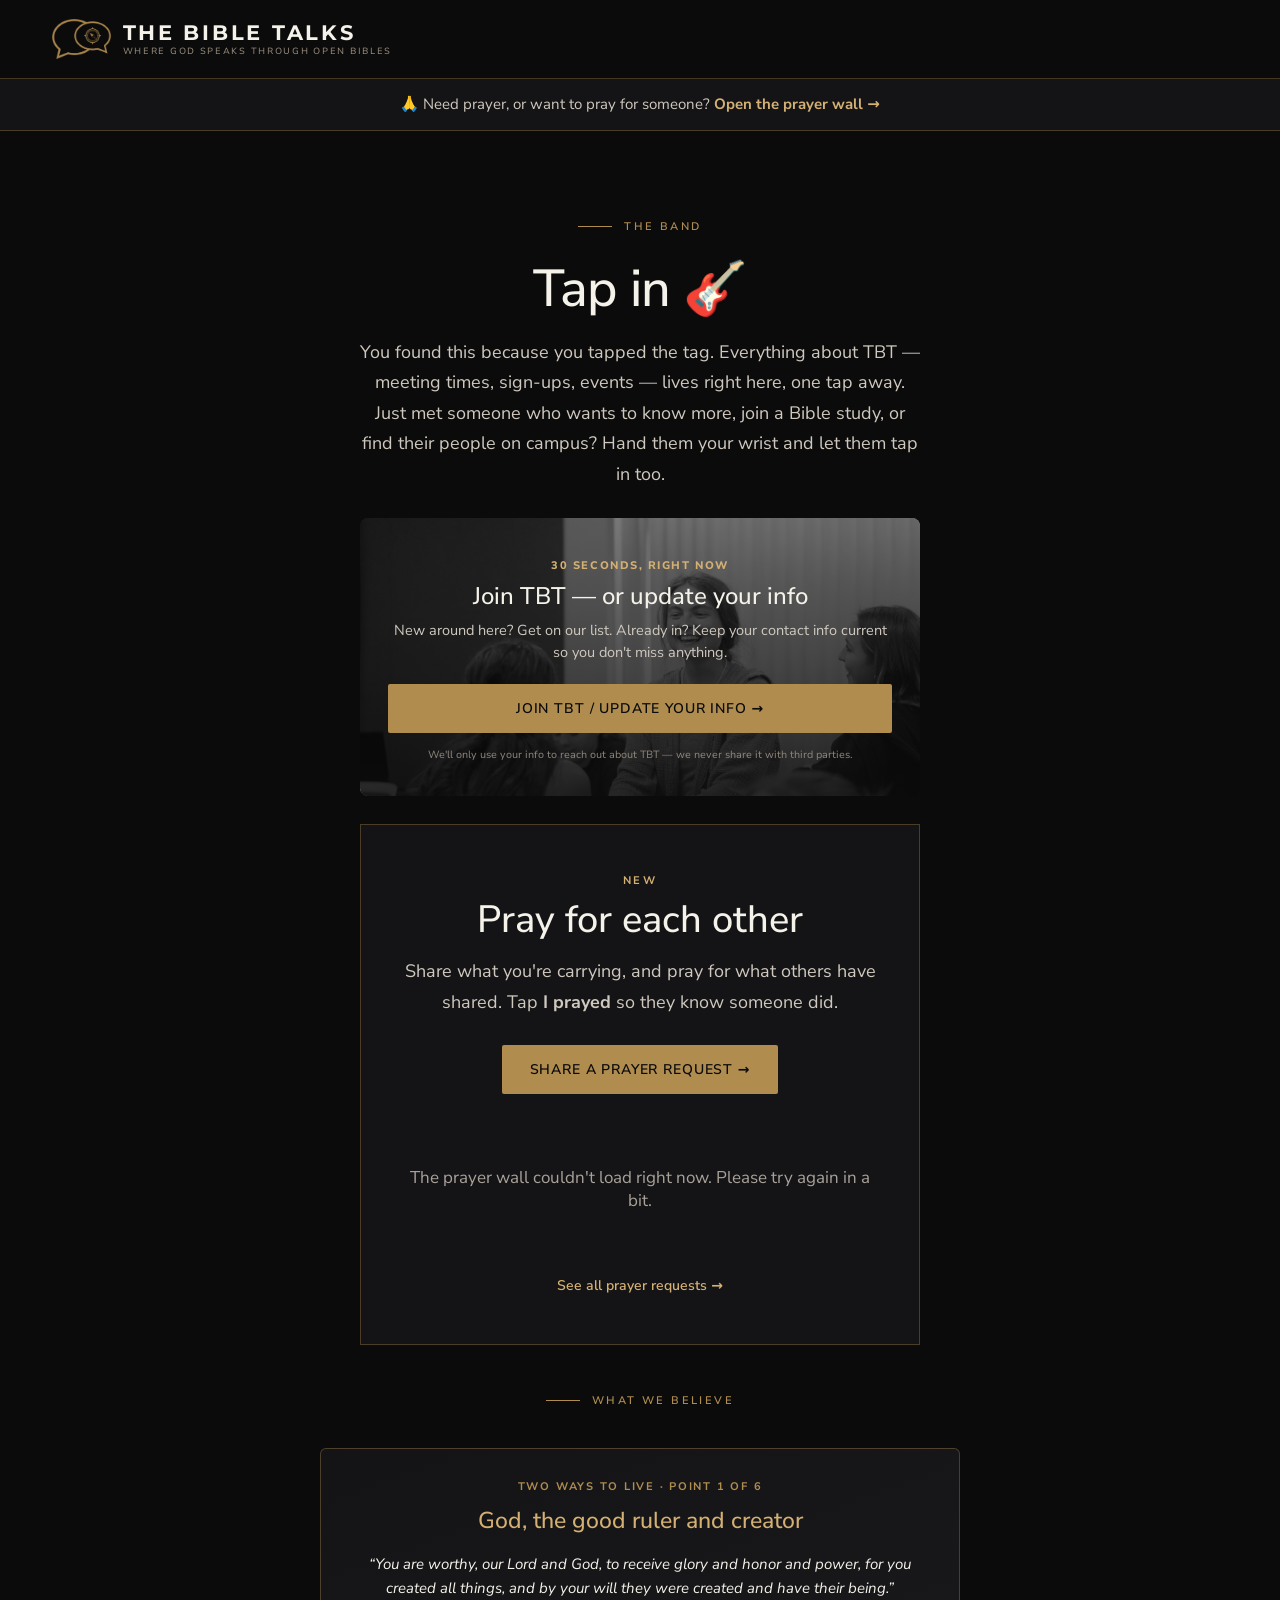
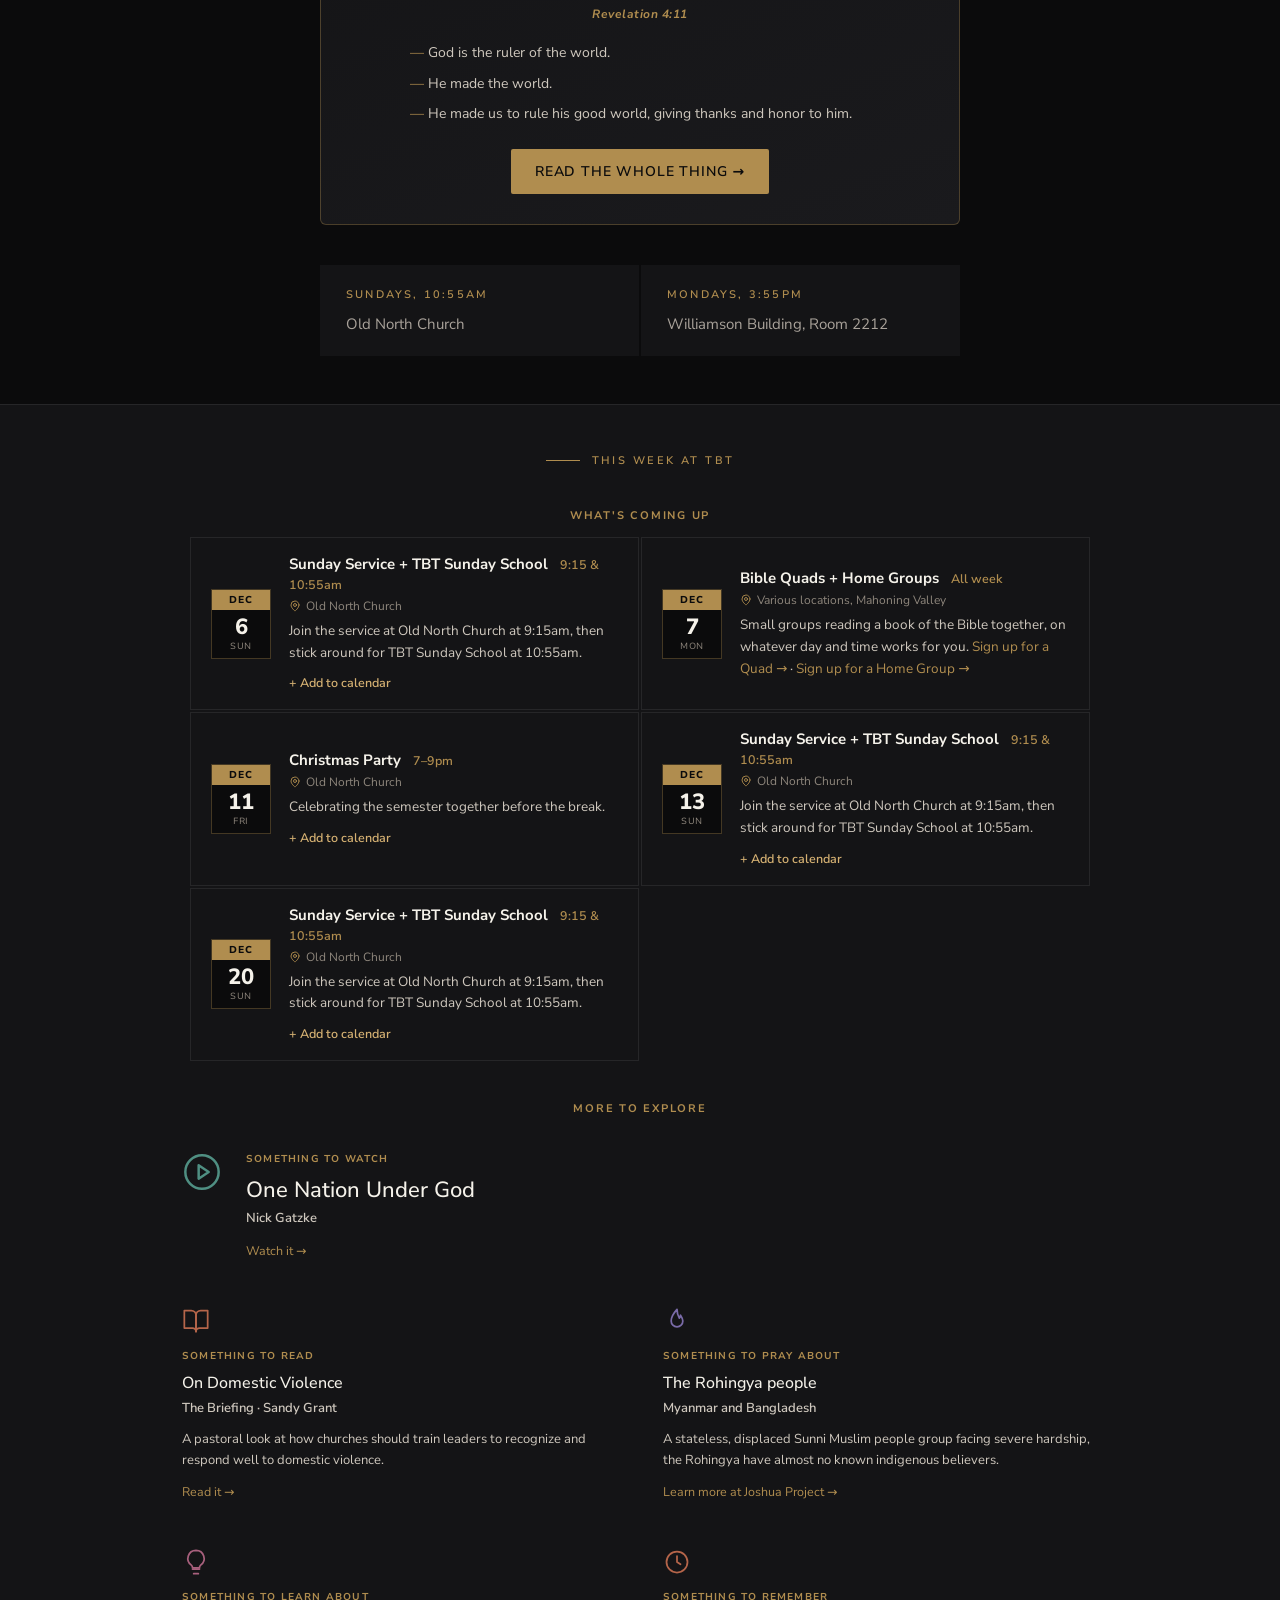
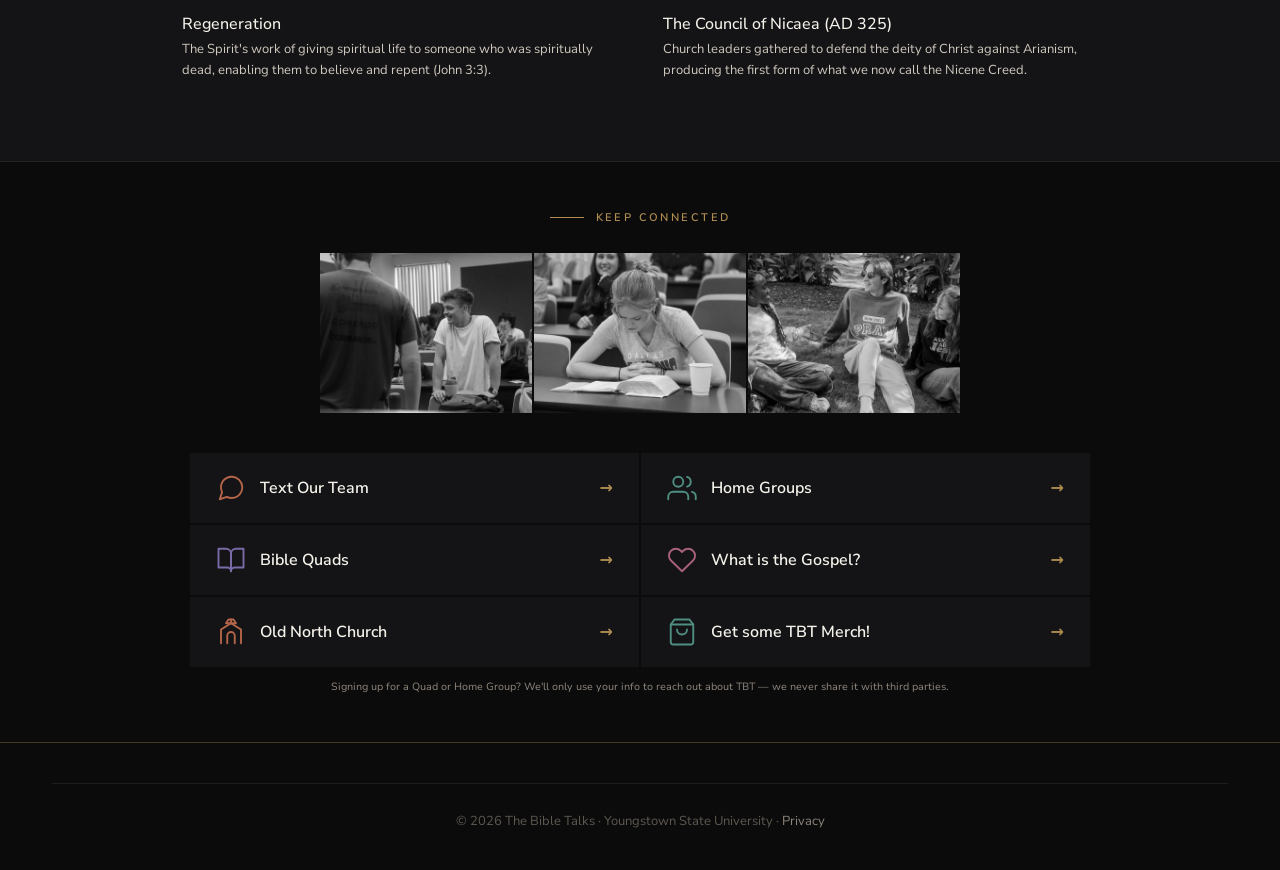
==== commit c8c5b24f: "Make the prayer wall easier to reach: Prayer in the nav on every page, prayer bar atop the band page" ====
--- a/band/index.html
+++ b/band/index.html
@@ -9,7 +9,7 @@
 <link href="https://fonts.googleapis.com/css2?family=Montserrat:wght@700;800&family=Nunito+Sans:opsz,wght@6..12,300;6..12,400;6..12,500;6..12,600;6..12,700&display=swap" rel="stylesheet" />
 <link rel="icon" type="image/png" href="../images/favicon.png?v=6" />
 <link rel="apple-touch-icon" href="../images/apple-touch-icon.png?v=6" />
-<link rel="stylesheet" href="../css/styles.css?v=25" />
+<link rel="stylesheet" href="../css/styles.css?v=31" />
 <style>
   .link-stack { display: grid; grid-template-columns: repeat(2, minmax(0,1fr)); gap: 2px; max-width: 900px; margin: 0 auto; }
   @media (max-width: 560px) { .link-stack { grid-template-columns: 1fr; } }
@@ -100,6 +100,8 @@
 
 <main id="main">
 
+  <div class="prayer-bar"><a href="/prayer"><span aria-hidden="true">&#128591;</span> Need prayer, or want to pray for someone? <strong>Open the prayer wall &rarr;</strong></a></div>
+
   <section class="section section-tight-top text-center" style="padding-bottom:0;">
     <div class="eyebrow-row" style="justify-content:center;">
       <span class="eyebrow-rule"></span>
@@ -129,7 +131,7 @@
       <h2>Pray for each other</h2>
       <p class="prayer-feature-lead">Share what you're carrying, and pray for what others have shared. Tap <strong>I prayed</strong> so they know someone did.</p>
       <a class="btn btn-gold btn-lg" href="/prayer">Share a prayer request →</a>
-      <div id="prayer-wall" data-limit="3" aria-live="polite" style="margin-top:32px;text-align:left;"><p class="prayer-empty">Loading prayer requests…</p></div>
+      <div id="prayer-wall" data-limit="2" aria-live="polite" style="margin-top:32px;text-align:left;"><p class="prayer-empty">Loading prayer requests…</p></div>
       <p style="margin:22px 0 0;"><a class="watch-link" href="/prayer" style="margin-top:0;">See all prayer requests →</a></p>
     </div>
   </section>
--- a/css/styles.css
+++ b/css/styles.css
@@ -137,7 +137,7 @@
   display: none; background: none; border: 1px solid var(--border-ghost); border-radius: 2px;
   padding: 8px 12px; color: var(--cream); cursor: pointer; font-family: var(--font); font-size: 13px;
 }
-@media (max-width: 720px) {
+@media (max-width: 960px) {
   .nav-links { display: none; width: 100%; flex-direction: column; align-items: flex-start; gap: 0; }
   .nav-links.open { display: flex; }
   .nav-links li { width: 100%; }
@@ -516,14 +516,12 @@
 .prayer-msg.ok { color: var(--gold-bright); }
 .prayer-msg.err { color: #e59a8a; }
 .hp { position: absolute; left: -9999px; width: 1px; height: 1px; overflow: hidden; }
-.prayer-card { background: var(--surface); padding: 28px 32px; margin-bottom: 2px; }
-.prayer-text { font-size: 18px; line-height: 1.65; color: var(--cream); margin: 0 0 18px; overflow-wrap: anywhere; }
 .prayer-meta { display: flex; flex-wrap: wrap; justify-content: space-between; align-items: center; gap: 12px; font-size: 13px; color: var(--muted); }
 .prayer-actions { display: flex; align-items: center; gap: 16px; }
 .pray-btn { background: transparent; border: 1px solid var(--gold); color: var(--gold-bright); font: inherit; font-size: 13px; font-weight: 600; letter-spacing: 0.06em; padding: 9px 16px; cursor: pointer; }
 .pray-btn:hover:not(:disabled) { background: rgba(176,141,79,0.15); }
 .pray-btn:disabled { border-color: var(--border-inactive); color: var(--muted); cursor: default; }
-.report-btn { background: none; border: 0; padding: 0; color: var(--faint); font: inherit; font-size: 12px; text-decoration: underline; cursor: pointer; }
+.report-btn { background: none; border: 0; padding: 0; color: var(--dim); font: inherit; font-size: 12px; text-decoration: underline; cursor: pointer; }
 .report-btn:hover { color: var(--muted); }
 .prayer-empty { color: var(--muted); font-size: 17px; text-align: center; padding: 40px 0; margin: 0; }
 [hidden] { display: none !important; }
@@ -536,9 +534,7 @@
 .prayer-feature .join-cta-label { font-size: 11px; letter-spacing: 0.22em; text-transform: uppercase; color: var(--gold-bright); font-weight: 700; }
 
 /* ---------- Prayer wall: tabs, topics, answered, pray-through, owner controls ---------- */
-.prayer-topic { font-size: 11px; letter-spacing: 0.14em; text-transform: uppercase; color: var(--dim); margin-bottom: 8px; }
-.prayer-badge { display: inline-block; background: var(--gold); color: var(--ink); font-size: 11px; font-weight: 800; letter-spacing: 0.14em; text-transform: uppercase; padding: 4px 10px; margin-bottom: 12px; }
-.prayer-update { font-size: 16px; line-height: 1.55; color: var(--gold-bright); margin: -6px 0 18px; }
+.prayer-badge { display: inline-block; background: var(--gold); color: var(--ink); font-size: 11px; font-weight: 800; letter-spacing: 0.14em; text-transform: uppercase; padding: 4px 10px; }
 .topic-pick { display: flex; flex-wrap: wrap; gap: 8px; }
 .topic-opt { margin: 0 !important; cursor: pointer; display: inline-block !important; }
 .topic-opt input { position: absolute; opacity: 0; pointer-events: none; }
@@ -565,31 +561,73 @@
 .prayer-focus-bar { height: 5px; background: #2a2822; }
 .prayer-focus-bar i { display: block; height: 5px; background: var(--gold); }
 .prayer-focus-count { font-size: 14px; color: var(--muted); }
-.prayer-focus-card { background: var(--surface); border: 1px solid var(--hairline-gold); padding: 36px 32px; }
-.prayer-focus-text { font-size: 26px; line-height: 1.5; color: var(--cream); margin: 0; overflow-wrap: anywhere; }
 .prayer-focus-by { margin-top: 18px; font-size: 14px; color: var(--muted); }
 .prayer-focus-row { display: flex; flex-wrap: wrap; gap: 12px; }
 .prayer-focus-row .btn { flex: 1; min-width: 140px; cursor: pointer; }
 .prayer-focus-done { font-size: 24px; color: var(--cream); margin: 20px 0 8px; }
-@media (max-width: 720px) { .prayer-focus-card { padding: 26px 22px; } .prayer-focus-text { font-size: 22px; } }
-
-/* ---------- Prayer wall: index-card grid ---------- */
-#prayer-wall { display: grid; grid-template-columns: repeat(auto-fill, minmax(300px, 1fr)); gap: 12px; }
+
+/* ---------- Prayer wall: social feed (a post is a colored square the poster picked) ---------- */
+#prayer-wall { display: grid; grid-template-columns: repeat(auto-fill, minmax(290px, 1fr)); gap: 18px; }
 #prayer-wall .prayer-empty { grid-column: 1 / -1; }
-.prayer-card { margin: 0; padding: 22px 22px 20px; background: var(--surface); border-top: 3px solid #2a2822; display: flex; flex-direction: column; min-width: 0; }
-.prayer-feature .prayer-card { background: var(--ink); }
-.prayer-card.is-answered, .prayer-feature .prayer-card.is-answered { background: #1a1812; border-top-color: var(--gold-bright); }
-.prayer-body { flex: 1; margin-bottom: 18px; }
-.prayer-text { font-size: 18px; line-height: 1.55; color: var(--cream); margin: 0; overflow-wrap: anywhere; display: -webkit-box; -webkit-line-clamp: 6; -webkit-box-orient: vertical; overflow: hidden; }
-.prayer-text.is-open { display: block; -webkit-line-clamp: unset; }
-.prayer-more { margin-top: 8px; }
-.prayer-update { font-size: 16px; line-height: 1.5; color: var(--gold-bright); margin: 12px 0 0; }
-.prayer-by { font-size: 13px; color: var(--muted); margin-bottom: 12px; }
-.prayer-card .prayer-actions { justify-content: space-between; }
+.prayer-card { margin: 0; background: var(--surface); display: flex; flex-direction: column; min-width: 0; border-radius: 14px; overflow: hidden; }
+.prayer-feature .prayer-card { background: var(--ink); border: 1px solid var(--hairline); }
+.prayer-card.is-answered { box-shadow: inset 0 0 0 1px var(--hairline-gold); }
+.prayer-head { display: flex; align-items: center; gap: 11px; padding: 13px 16px; min-width: 0; }
+.prayer-avatar { width: 40px; height: 40px; flex: none; border-radius: 50%; padding: 2px; background: conic-gradient(var(--gold), #E7CF98, var(--gold)); }
+.prayer-avatar span { width: 100%; height: 100%; border-radius: 50%; background: var(--surface); border: 2px solid var(--surface); display: flex; align-items: center; justify-content: center; font-size: 12.5px; font-weight: 800; color: var(--gold-bright); }
+.prayer-feature .prayer-avatar span { background: var(--ink); border-color: var(--ink); }
+.prayer-avatar.is-anon { background: #3a3835; }
+.prayer-avatar.is-anon span { color: var(--dim); }
+.prayer-who { min-width: 0; }
+.prayer-name { display: block; font-size: 15px; font-weight: 700; color: var(--cream); overflow: hidden; text-overflow: ellipsis; white-space: nowrap; }
+.prayer-sub { display: block; font-size: 12.5px; color: var(--dim); margin-top: 1px; }
+.prayer-face { position: relative; aspect-ratio: 1 / 1; container-type: inline-size; display: flex; align-items: center; justify-content: center; text-align: center; padding: 9%; box-sizing: border-box; }
+.prayer-face .prayer-text { margin: 0; font-size: 19px; font-size: max(13px, calc(var(--fs, 7cqw) * var(--k, 1))); line-height: 1.3; overflow-wrap: anywhere; color: inherit; }
+.prayer-face.size-xl { --fs: 9.4cqw; }
+.prayer-face.size-l { --fs: 7.4cqw; }
+.prayer-face.size-m { --fs: 6.1cqw; }
+.prayer-face.size-s { --fs: 5.2cqw; }
+.prayer-face.is-focus { border-radius: 14px; }
+.prayer-face.is-focus .prayer-text { font-size: max(16px, calc(var(--fs, 7cqw) * var(--k, 1))); }
+.look-cream { background: linear-gradient(135deg, #F7F1E3, #EFE3C4); color: #2b2415; font-family: 'Montserrat', 'Nunito Sans', sans-serif; font-weight: 700; }
+.look-night { background: linear-gradient(135deg, #1c1c1f, #2e2a20); color: #F5F2EA; font-family: 'Playfair Display', Georgia, serif; font-style: italic; font-weight: 600; --k: 1.08; }
+.look-ocean { background: linear-gradient(135deg, #2F4A5C, #1F3342); color: #F2EBDA; font-family: 'Caveat', 'Bradley Hand', cursive; font-weight: 700; --k: 1.35; }
+.look-gold { background: linear-gradient(135deg, #C9A45E, #B08D4F); color: #1a1408; font-family: 'Oswald', 'Arial Narrow', sans-serif; font-weight: 600; text-transform: uppercase; letter-spacing: 0.03em; }
+.look-wine { background: linear-gradient(135deg, #6B2D3A, #45202A); color: #F8E9DA; font-family: 'Playfair Display', Georgia, serif; font-weight: 700; }
+.look-sage { background: linear-gradient(135deg, #DCE6DA, #C3D4C1); color: #24372a; font-family: 'Caveat', 'Bradley Hand', cursive; font-weight: 700; --k: 1.35; }
+.look-peach { background: linear-gradient(135deg, #F3DCCB, #E8C3A8); color: #4a2a17; font-family: 'Montserrat', 'Nunito Sans', sans-serif; font-weight: 800; --k: 0.95; }
+.look-ink { background: linear-gradient(135deg, #0B0B0C, #26231b); color: #E7CF98; font-family: 'Oswald', 'Arial Narrow', sans-serif; font-weight: 500; text-transform: uppercase; letter-spacing: 0.04em; }
+.prayer-face .prayer-badge { position: absolute; left: 12px; top: 12px; margin: 0; font-family: var(--font); font-style: normal; border-radius: 12px; padding: 4px 10px; }
+.prayer-update { margin: 10px 16px 0; padding: 8px 12px; background: #1a1812; border-left: 3px solid var(--gold-bright); border-radius: 0 8px 8px 0; font-size: 14.5px; line-height: 1.5; color: #EFE3C4; }
+.prayer-update b { color: var(--gold-bright); }
+.prayer-card .prayer-actions { padding: 12px 16px 0; justify-content: space-between; }
+.pray-btn { border-radius: 20px; }
+.prayer-likes { padding: 8px 16px 0; font-size: 13.5px; font-weight: 700; color: var(--cream); }
+.prayer-time { padding: 3px 16px 14px; font-size: 11px; letter-spacing: 0.05em; text-transform: uppercase; color: var(--dim); }
+.prayer-card .prayer-owner { margin: 0 16px 14px; }
 .prayer-focus-link { background: none; border: 0; padding: 0; margin: 0 0 24px; color: var(--gold-bright); font: inherit; font-size: 15px; font-weight: 600; cursor: pointer; text-decoration: underline; text-underline-offset: 3px; }
 .prayer-focus-link:hover { color: var(--gold-hover-text); }
-.prayer-owner { margin-top: 16px; }
-@media (max-width: 720px) { #prayer-wall { grid-template-columns: 1fr; } }
+.prayer-feature #prayer-wall { grid-template-columns: repeat(var(--cols, 2), minmax(0, 1fr)); }
+.prayer-feature #prayer-wall[data-limit="3"] { --cols: 3; }
+@media (max-width: 720px) { #prayer-wall, .prayer-feature #prayer-wall { grid-template-columns: 1fr; } .prayer-feature .prayer-card:nth-child(n+3) { display: none; } }
+
+/* the look picker on the share form */
+.look-pick { display: flex; flex-wrap: wrap; gap: 10px; }
+.look-opt { margin: 0 !important; cursor: pointer; display: inline-block !important; }
+.look-opt input { position: absolute; opacity: 0; pointer-events: none; }
+.look-swatch { display: flex; align-items: center; justify-content: center; width: 54px; height: 54px; border-radius: 12px; border: 2px solid transparent; font-size: 20px; letter-spacing: 0; text-transform: none; }
+.look-swatch i { font-style: inherit; font-size: 22px; }
+.look-opt input:checked + .look-swatch { border-color: var(--gold-bright); box-shadow: 0 0 0 2px var(--ink), 0 0 0 4px var(--gold-bright); }
+.look-opt input:focus-visible + .look-swatch { outline: 2px solid var(--gold-bright); outline-offset: 4px; }
+.look-preview { margin-top: 16px; max-width: 240px; border-radius: 12px; overflow: hidden; }
+.look-preview .prayer-face { padding: 10%; }
 
 .prayer-names { display: grid; grid-template-columns: 1fr 1fr; gap: 16px; }
 @media (max-width: 720px) { .prayer-names { grid-template-columns: 1fr; } }
+.prayer-check.is-off { opacity: 0.6; cursor: default; }
+
+/* slim prayer link at the top of the band page */
+.prayer-bar { background: var(--surface); border-bottom: 1px solid var(--hairline-gold); text-align: center; }
+.prayer-bar a { display: block; padding: 14px 20px; font-size: 15px; line-height: 1.5; color: var(--body-text); text-decoration: none; }
+.prayer-bar a strong { color: var(--gold-bright); font-weight: 700; white-space: nowrap; }
+.prayer-bar a:hover strong { color: var(--gold-hover-text); text-decoration: underline; text-underline-offset: 3px; }
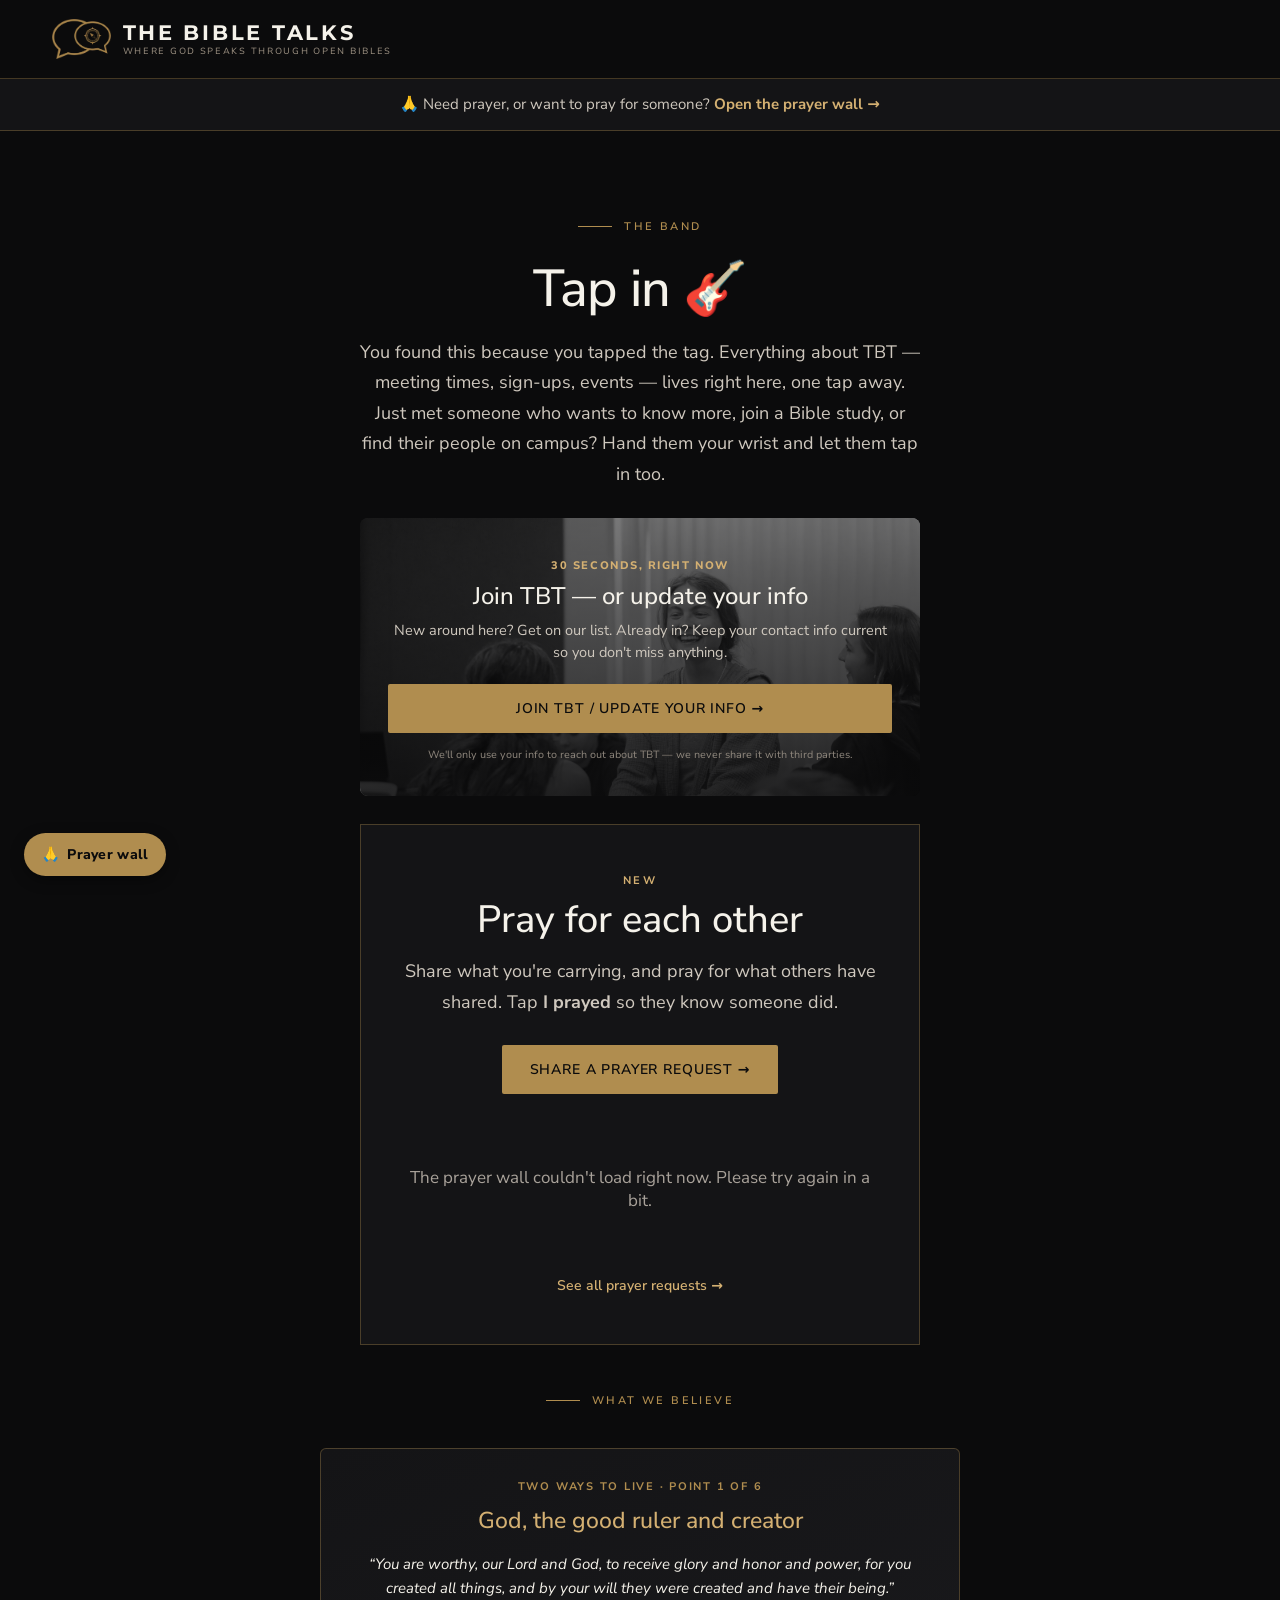
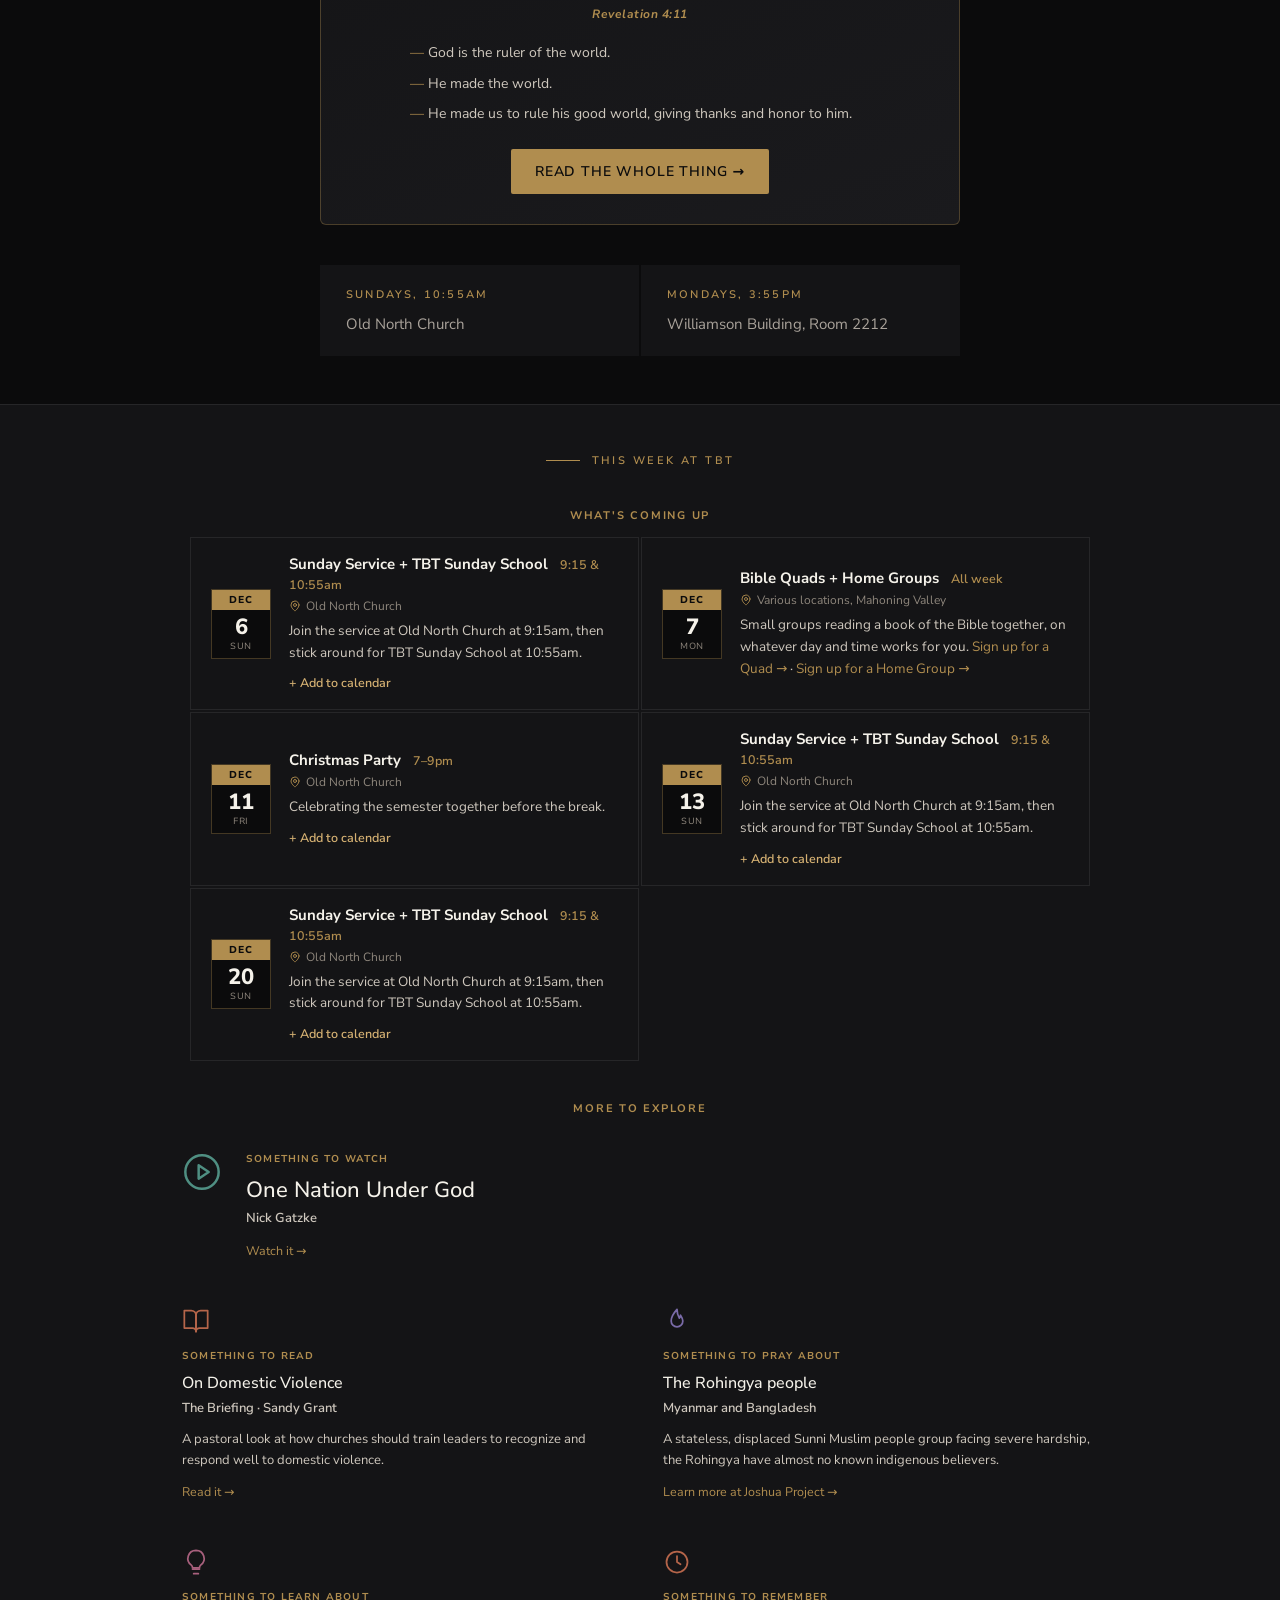
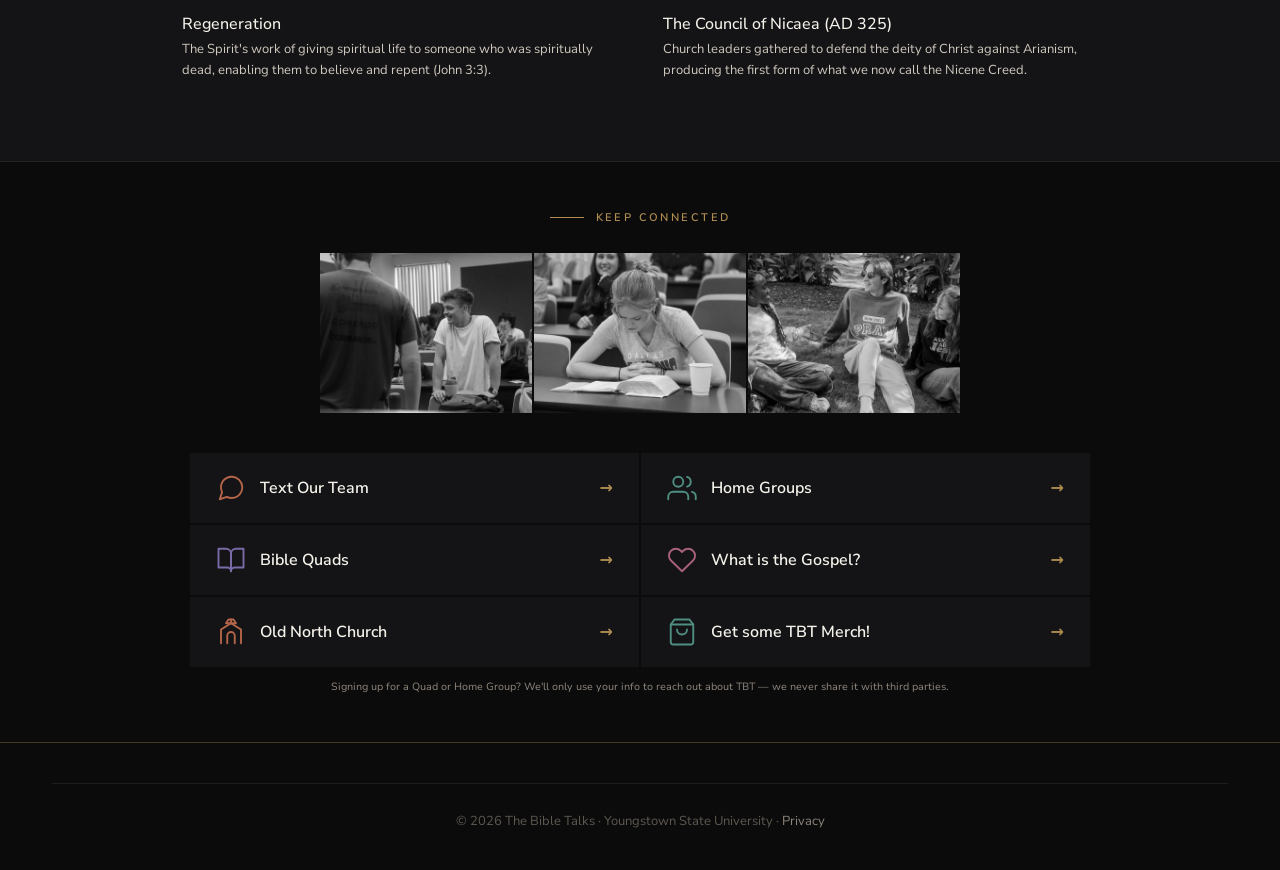
==== commit 243910ff: "Merge origin/main (names required, optional name when praying) into the prayer wall feed redesign; a" ====
--- a/band/index.html
+++ b/band/index.html
@@ -9,7 +9,7 @@
 <link href="https://fonts.googleapis.com/css2?family=Montserrat:wght@700;800&family=Nunito+Sans:opsz,wght@6..12,300;6..12,400;6..12,500;6..12,600;6..12,700&display=swap" rel="stylesheet" />
 <link rel="icon" type="image/png" href="../images/favicon.png?v=6" />
 <link rel="apple-touch-icon" href="../images/apple-touch-icon.png?v=6" />
-<link rel="stylesheet" href="../css/styles.css?v=31" />
+<link rel="stylesheet" href="../css/styles.css?v=32" />
 <style>
   .link-stack { display: grid; grid-template-columns: repeat(2, minmax(0,1fr)); gap: 2px; max-width: 900px; margin: 0 auto; }
   @media (max-width: 560px) { .link-stack { grid-template-columns: 1fr; } }
@@ -262,7 +262,7 @@
   </div>
 </footer>
 
-<script src="../js/main.js"></script>
+<script src="../js/main.js?v=2"></script>
 <script>document.getElementById("year").textContent = new Date().getFullYear();</script>
 <script>
   var twlPoints = [
@@ -339,7 +339,7 @@
 </script>
 <script src="../js/add-to-calendar.js"></script>
 <script src="../js/prayer-config.js"></script>
-<script src="../js/prayer.js"></script>
+<script src="../js/prayer.js?v=3"></script>
 <script src="../js/whats-coming.js?v=7"></script>
 <script>
   renderWhatsComingUp("week-rundown", { horizonDays: 16 });
--- a/css/styles.css
+++ b/css/styles.css
@@ -605,6 +605,15 @@
 .prayer-likes { padding: 8px 16px 0; font-size: 13.5px; font-weight: 700; color: var(--cream); }
 .prayer-time { padding: 3px 16px 14px; font-size: 11px; letter-spacing: 0.05em; text-transform: uppercase; color: var(--dim); }
 .prayer-card .prayer-owner { margin: 0 16px 14px; }
+.prayer-prayedby { padding: 6px 16px 0; font-size: 13px; color: var(--gold-bright); }
+.pray-name-panel { margin: 12px 16px 14px; padding-top: 14px; border-top: 1px solid var(--border-inactive); display: grid; gap: 10px; }
+.pray-name-ask { margin: 0; font-size: 14px; line-height: 1.6; color: var(--body-text); }
+.pray-name-fields { display: grid; grid-template-columns: 1fr 1fr; gap: 10px; }
+.pray-name-fields input { width: 100%; box-sizing: border-box; background: var(--ink); color: var(--cream); border: 1px solid var(--border-inactive); padding: 10px 12px; font: inherit; font-size: 15px; border-radius: 0; }
+.pray-name-fields input:focus { outline: none; border-color: var(--gold); }
+.pray-name-row { display: flex; gap: 16px; align-items: center; }
+.pray-name-note { margin: 0; font-size: 13px; color: var(--muted); }
+@media (max-width: 480px) { .pray-name-fields { grid-template-columns: 1fr; } }
 .prayer-focus-link { background: none; border: 0; padding: 0; margin: 0 0 24px; color: var(--gold-bright); font: inherit; font-size: 15px; font-weight: 600; cursor: pointer; text-decoration: underline; text-underline-offset: 3px; }
 .prayer-focus-link:hover { color: var(--gold-hover-text); }
 .prayer-feature #prayer-wall { grid-template-columns: repeat(var(--cols, 2), minmax(0, 1fr)); }
@@ -624,10 +633,16 @@
 
 .prayer-names { display: grid; grid-template-columns: 1fr 1fr; gap: 16px; }
 @media (max-width: 720px) { .prayer-names { grid-template-columns: 1fr; } }
-.prayer-check.is-off { opacity: 0.6; cursor: default; }
 
 /* slim prayer link at the top of the band page */
 .prayer-bar { background: var(--surface); border-bottom: 1px solid var(--hairline-gold); text-align: center; }
 .prayer-bar a { display: block; padding: 14px 20px; font-size: 15px; line-height: 1.5; color: var(--body-text); text-decoration: none; }
 .prayer-bar a strong { color: var(--gold-bright); font-weight: 700; white-space: nowrap; }
 .prayer-bar a:hover strong { color: var(--gold-hover-text); text-decoration: underline; text-underline-offset: 3px; }
+
+/* floating prayer button, bottom left on every page (the back-to-top button is bottom right) */
+.prayer-fab { position: fixed; left: 24px; bottom: 24px; z-index: 40; display: inline-flex; align-items: center; gap: 8px; background: var(--gold); color: var(--ink); font-size: 14px; font-weight: 800; letter-spacing: 0.02em; text-decoration: none; padding: 12px 18px; border-radius: 26px; box-shadow: 0 4px 14px rgba(0,0,0,0.4); transition: background 0.2s ease, transform 0.2s ease; }
+.prayer-fab:hover { background: var(--gold-bright); transform: translateY(-1px); }
+.prayer-fab:focus-visible { outline: 3px solid var(--cream); outline-offset: 3px; }
+@media (max-width: 560px) { .prayer-fab { left: 16px; bottom: 16px; padding: 11px 15px; font-size: 13px; } }
+@media print { .prayer-fab { display: none; } }
